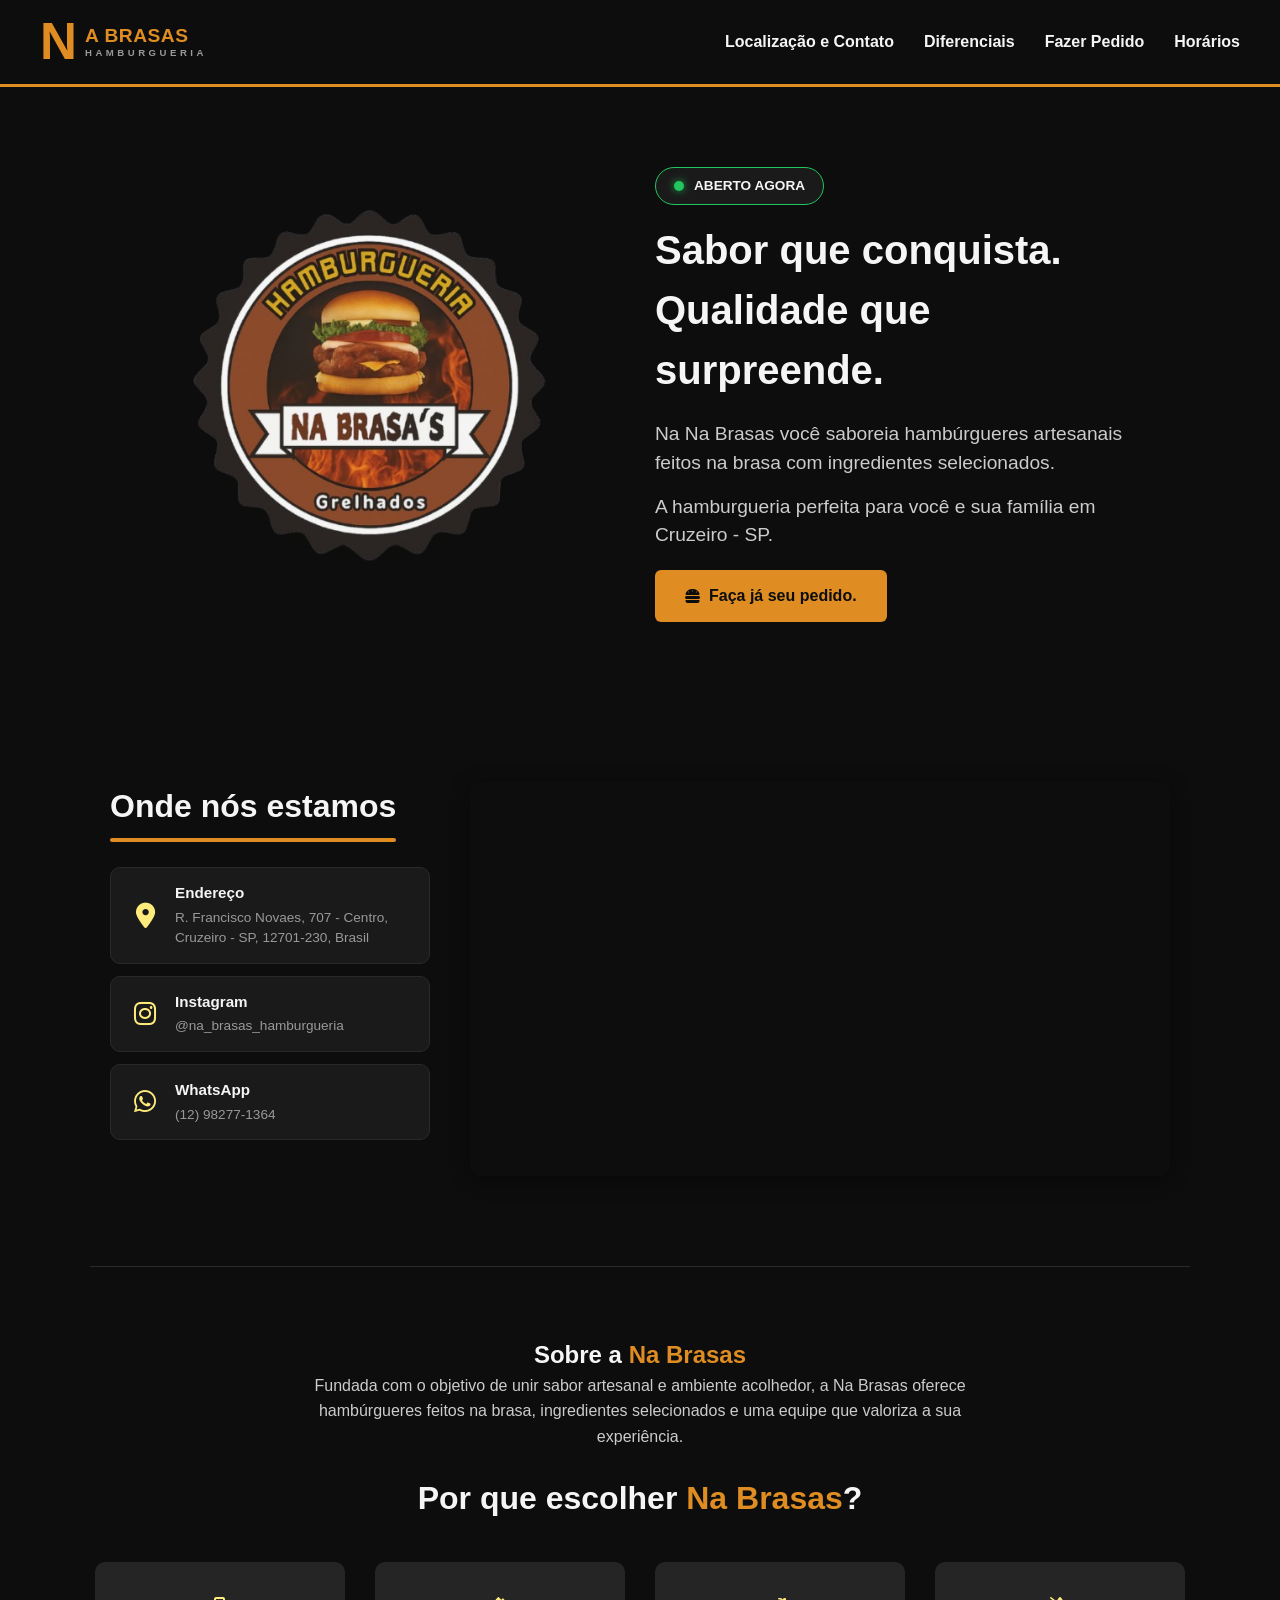
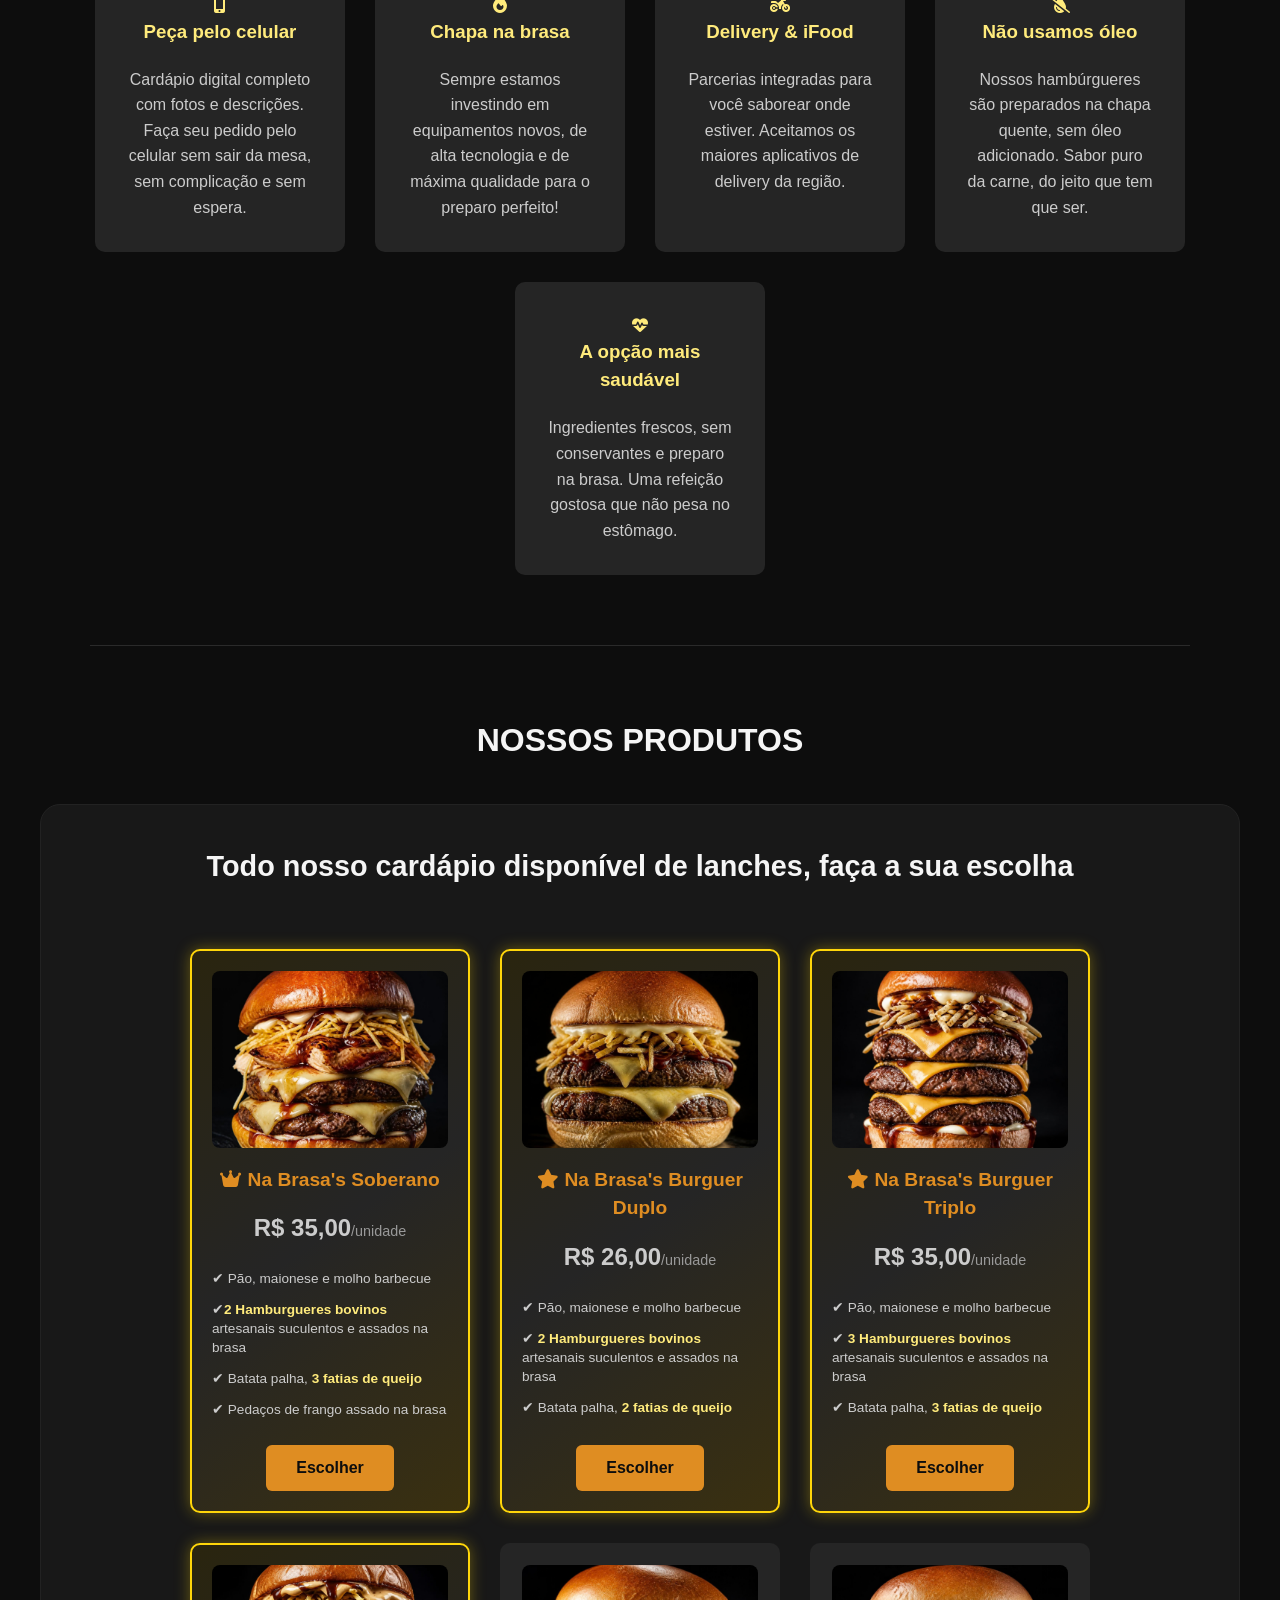
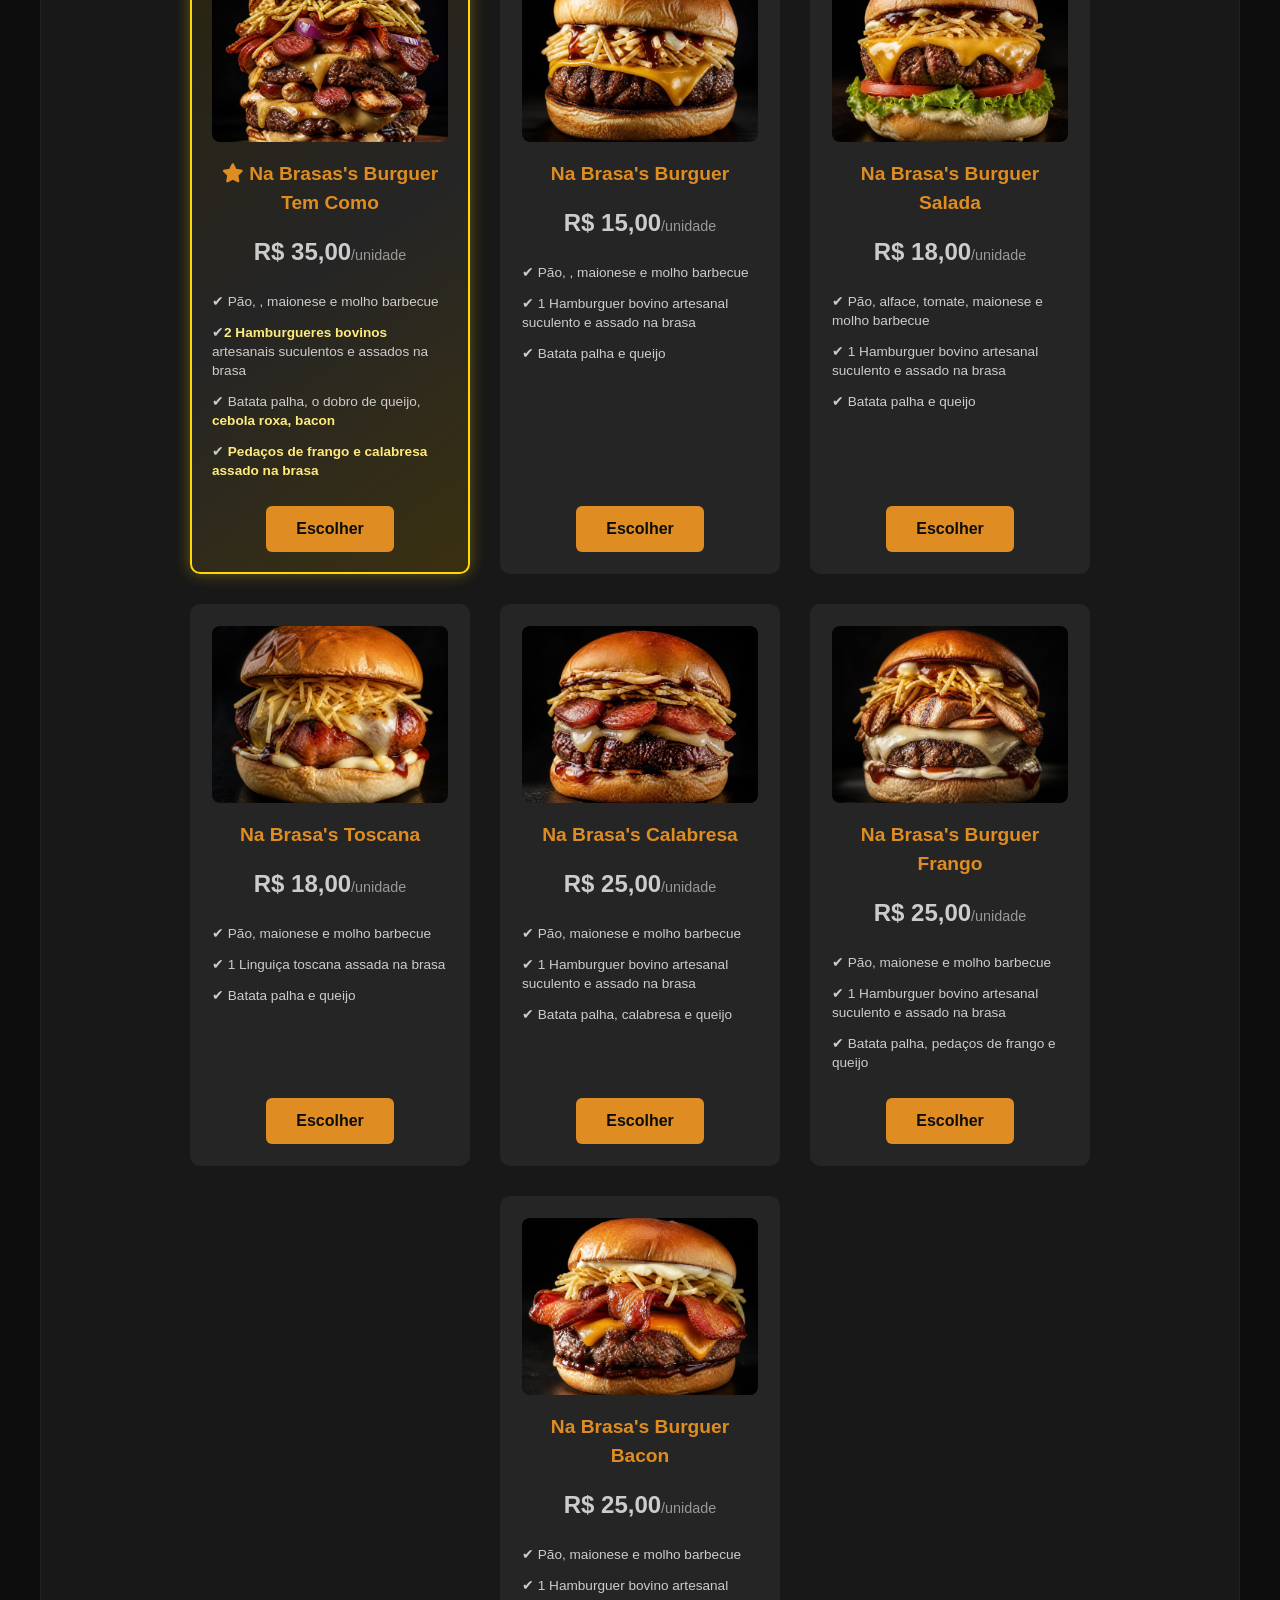
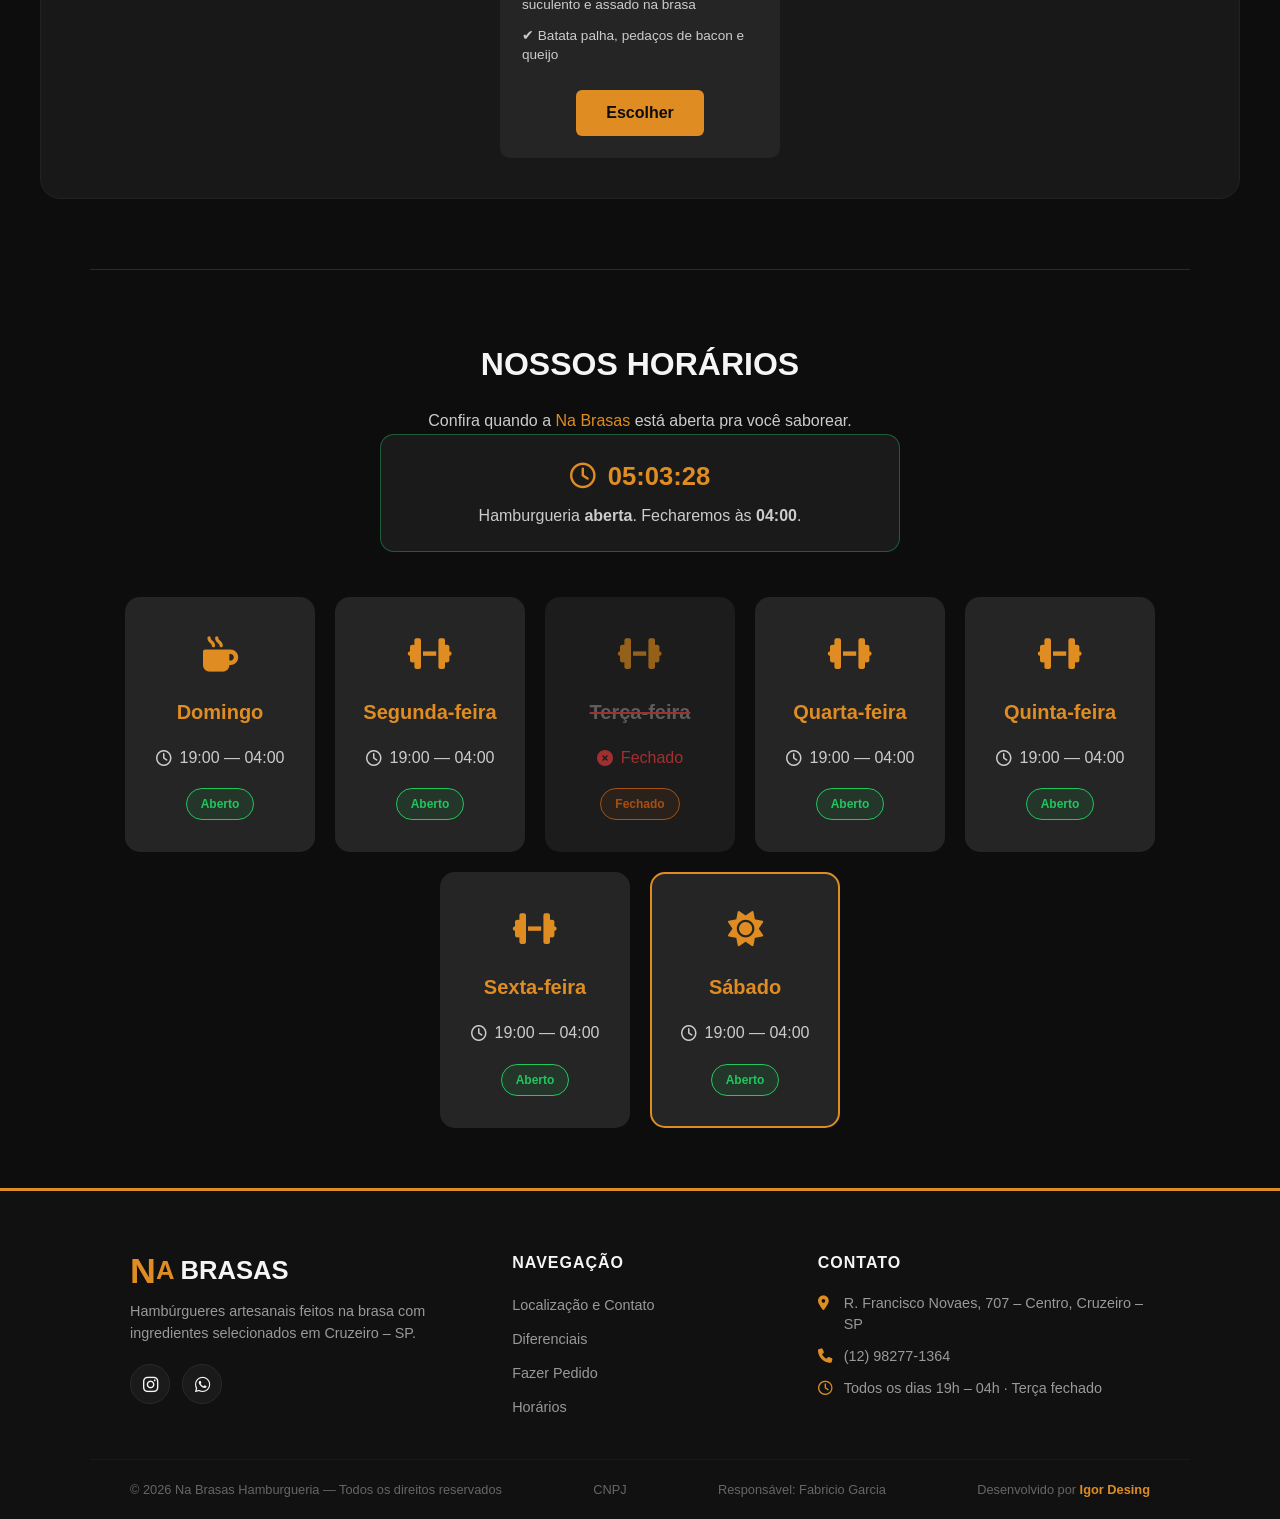
==== index.html @ 5b9534d5 "corrigido localização errada do pedidos" ====
<!DOCTYPE html>
<html lang="pt-br">
<head>
    <meta charset="UTF-8">
    <meta name="viewport" content="width=device-width, initial-scale=1.0">
    <title>Na Brasas Hamburgueria - Os melhores hambúrgueres artesanais</title>
    <link rel="stylesheet" href="estilos/style.css">
    <link rel="stylesheet" href="https://cdnjs.cloudflare.com/ajax/libs/font-awesome/6.5.0/css/all.min.css">

    <!-- ===================== META TAGS (preview do link) ===================== -->
    <meta property="og:type" content="website">
    <meta property="og:url" content="https://misterigorgarcia.github.io/Site-Hamburgueria-Na-Brasas/">
    <meta property="og:title" content="Na Brasas Hamburgueria – Sabor, Qualidade e Tradição">
    <meta property="og:description" content="Venha saborear na Na Brasas em Cruzeiro - SP. Hambúrgueres artesanais na brasa, ingredientes selecionados e um ambiente acolhedor. Peça já o seu!">
    <meta property="og:image" content="https://misterigorgarcia.github.io/Site-Hamburgueria-Na-Brasas/imagens/preview.jpg">
    <meta property="og:image:width" content="1200">
    <meta property="og:image:height" content="630">
    <meta property="og:locale" content="pt_BR">
    <meta property="og:site_name" content="Na Brasas Hamburgueria">

    <meta name="twitter:card" content="summary_large_image">
    <meta name="twitter:title" content="Na Brasas Hamburgueria – Sabor, Qualidade e Tradição">
    <meta name="twitter:description" content="Venha saborear na Na Brasas em Cruzeiro - SP. Hambúrgueres artesanais na brasa, ingredientes selecionados e um ambiente acolhedor.">
    <meta name="twitter:image" content="https://misterigorgarcia.github.io/Site-Hamburgueria-Na-Brasas/imagens/preview.jpg">

    <!-- ===================== VERCEL ANALYTICS ===================== -->
    <script defer src="/_vercel/insights/script.js"></script>

</head>

<body>

<!-- ===================== CABEÇALHO ===================== -->
<header id="cabecalho">
    <h1>
        <span class="spann">N</span>
        <span class="span-texto">
            <span class="spannabrasa">A BRASAS</span>
            <span class="spanhamburgueria">HAMBURGUERIA</span>
        </span>
    </h1>
    <!-- Botão hambúrguer (só aparece no celular) -->
    <button id="btn-menu" class="btn-menu" aria-label="Abrir menu" aria-expanded="false">
        <span class="linha"></span>
        <span class="linha"></span>
        <span class="linha"></span>
    </button>

    <nav id="menu-nav">
        <ul>
            <li><a href="#localizacao">Localização e Contato</a></li>
            <li><a href="#sobre">Diferenciais</a></li>
            <li><a href="pedidos.html"><strong>Fazer Pedido</strong></a></li>
            <li><a href="#horario">Horários</a></li>
        </ul>
    </nav>
</header>

<!-- ===================== SEÇÃO HERO ===================== -->
<section class="hero">
    <div class="hero-imagem">
        <img src="imagens/logo3d.png" alt="Hambúrguer artesanal na Na Brasas">
    </div>

    <div class="hero-texto">
        <div id="statusatualhtml" class="status-atual">
            <span class="bolinha"></span>
            <span id="texto-bolinha">ABERTO AGORA</span>
        </div>

        <h2>Sabor que conquista. <br>Qualidade que surpreende.</h2>

        <p>Na Na Brasas você saboreia hambúrgueres artesanais feitos na brasa com ingredientes selecionados.</p>
        <p>A hamburgueria perfeita para você e sua família em Cruzeiro - SP.</p>

        <div class="hero-botoes">
            <!-- Botão alterado para redirecionar à pagina de pedidos -->
            <a href="pedidos/pedidos.html" class="btn-amarelo" style="text-decoration: none;">
                <i class="fa-solid fa-burger"></i> Faça já seu pedido.
            </a>
        </div>
    </div>
</section>

<!-- ===================== LOCALIZAÇÃO ===================== -->
<section id="localizacao" class="secao">
    <div class="mapa-texto">
        <h2>Onde nós estamos</h2>
        <ul class="info-localizacao">
            <!-- Endereço -->
            <li>
                <a href="https://maps.app.goo.gl/d9MNwW3r5uzqbFXu7"
                   target="_blank" rel="noopener" class="bloco-info">
                    <i class="fa-solid fa-location-dot"></i>
                    <div>
                        <strong>Endereço</strong>
                        <span>R. Francisco Novaes, 707 - Centro, Cruzeiro - SP, 12701-230, Brasil</span>
                    </div>
                </a>
            </li>
            <!-- Instagram -->
            <li>
                <a href="https://instagram.com/na_brasas_hamburgueria" target="_blank" rel="noopener"
                   class="bloco-info bloco-instagram">
                    <i class="fa-brands fa-instagram"></i>
                    <div>
                        <strong>Instagram</strong>
                        <span>@na_brasas_hamburgueria</span>
                    </div>
                </a>
            </li>
            <!-- WhatsApp -->
            <li>
                <a href="https://wa.me/5512982771364" target="_blank" rel="noopener"
                   class="bloco-info bloco-whatsapp">
                    <i class="fa-brands fa-whatsapp"></i>
                    <div>
                        <strong>WhatsApp</strong>
                        <span>(12) 98277-1364</span>
                    </div>
                </a>
            </li>
        </ul>
    </div>
    <div class="mapa-container">
        <iframe src="https://www.google.com/maps/embed?pb=!1m18!1m12!1m3!1d1842.0521896183616!2d-44.96305480000002!3d-22.575199100000006!2m3!1f0!2f0!3f0!3m2!1i1024!2i768!4f13.1!3m3!1m2!1s0x9df5d531af7293%3A0x89faf7f2989c675d!2sR.%20Francisco%20Novaes%2C%20707%20-%20Centro%2C%20Cruzeiro%20-%20SP%2C%2012701-220!5e0!3m2!1spt-BR!2sbr!4v1790547511075!5m2!1spt-BR!2sbr"
                width="600" height="450" style="border:0;" allowfullscreen="" loading="lazy"
                referrerpolicy="strict-origin-when-cross-origin"></iframe>
    </div>
</section>

<hr class="separador">

<!-- ===================== SEÇÃO SOBRE ===================== -->
<section id="sobre" class="secao">
    <h1>Sobre a <span class="destaque">Na Brasas</span></h1>
    <p>
        Fundada com o objetivo de unir sabor artesanal e ambiente acolhedor, a Na Brasas
        oferece hambúrgueres feitos na brasa, ingredientes selecionados e uma equipe que valoriza a sua experiência.
    </p>
    <br>
    <h2 class="titulo-espacado">Por que escolher <span class="destaque">Na Brasas</span>?</h2>
    <div class="card-sobre-grupo">
        <div class="card-sobre">
            <div class="card-icone"><i class="fas fa-mobile-alt"></i></div>
            <h3>Peça pelo celular</h3>
            <hr class="separador">
            <p>Cardápio digital completo com fotos e descrições. Faça seu pedido pelo celular sem sair da mesa, sem complicação e sem espera.</p>
        </div>
        <div class="card-sobre">
            <div class="card-icone"><i class="fa-solid fa-fire"></i></div>
            <h3>Chapa na brasa</h3>
            <hr class="separador">
            <p>Sempre estamos investindo em equipamentos novos, de alta tecnologia e de máxima qualidade para o preparo perfeito!</p>
        </div>
        <div class="card-sobre">
            <div class="card-icone"><i class="fas fa-motorcycle"></i></div>
            <h3>Delivery &amp; iFood</h3>
            <hr class="separador">
            <p>Parcerias integradas para você saborear onde estiver. Aceitamos os maiores aplicativos de delivery da região.</p>
        </div>
        <div class="card-sobre">
            <div class="card-icone"><i class="fa-solid fa-droplet-slash"></i></div>
            <h3>Não usamos óleo</h3>
            <hr class="separador">
            <p>Nossos hambúrgueres são preparados na chapa quente, sem óleo adicionado. Sabor puro da carne, do jeito que tem que ser.</p>
        </div>

        <div class="card-sobre">
            <div class="card-icone"><i class="fa-solid fa-heart-pulse"></i></div>
            <h3>A opção mais saudável</h3>
            <hr class="separador">
            <p>Ingredientes frescos, sem conservantes e preparo na brasa. Uma refeição gostosa que não pesa no estômago.</p>
        </div>
    </div>
</section>

<hr class="separador">

<!-- ===================== SEÇÃO COMBOS ===================== -->
<section id="planos" class="secao">
    <h2>NOSSOS PRODUTOS</h2>
    <!-- ---- Lanches ---- -->
    <div class="cards-planos">
        <h3 class="titulo-grupo-planos">Todo nosso cardápio disponível de lanches, faça a sua escolha</h3>
        <div class="card-premium">
            <img src="imagens/lanches/3.png" alt="Hambúrguer Clássico" class="card-imagem">
            <h3><i class="fa-solid fa-crown"></i> Na Brasa's Soberano</h3>
            <p class="preco">R$ 35,00<span>/unidade</span></p>
            <ul>
                <li>✔ Pão, maionese e molho barbecue</li>
                <li>✔<span class="destaqueproduto">2 Hamburgueres bovinos</span> artesanais suculentos e assados na brasa</li>
                <li>✔ Batata palha, <span class="destaqueproduto">3 fatias de queijo</span></li>
                <li>✔ Pedaços de frango assado na brasa</li>
            </ul>
            <!-- Botão alterado para redirecionar à pagina de pedidos -->
            <button class="btn-amarelo" onclick="window.location.href='pedidos.html'">Escolher</button>
        </div>
        <div class="card-premium">
            <img src="imagens/lanches/1.png" alt="Hambúrguer Clássico" class="card-imagem">
            <h3><i class="fa-solid fa-star"></i> Na Brasa's Burguer Duplo</h3>
            <p class="preco">R$ 26,00<span>/unidade</span></p>
            <ul>
                <li>✔ Pão, maionese e molho barbecue</li>
                <li>✔ <span class="destaqueproduto">2 Hamburgueres bovinos</span> artesanais suculentos e assados na brasa</li>
                <li>✔ Batata palha, <span class="destaqueproduto">2 fatias de queijo</span></li>
            </ul>
            <button class="btn-amarelo" onclick="window.location.href='pedidos.html'">Escolher</button>
        </div>
        <div class="card-premium">
            <img src="imagens/lanches/2.png" alt="Hambúrguer Clássico" class="card-imagem">
            <h3><i class="fa-solid fa-star"></i> Na Brasa's Burguer Triplo</h3>
            <p class="preco">R$ 35,00<span>/unidade</span></p>
            <ul>
                <li>✔ Pão, maionese e molho barbecue</li>
                <li>✔ <span class="destaqueproduto">3 Hamburgueres bovinos</span> artesanais suculentos e assados na brasa</li>
                <li>✔ Batata palha, <span class="destaqueproduto">3 fatias de queijo</span></li>
            </ul>
            <button class="btn-amarelo" onclick="window.location.href='pedidos.html'">Escolher</button>
        </div>
        <div class="card-premium">
            <img src="imagens/lanches/4.png" alt="Hambúrguer Clássico" class="card-imagem">
            <h3><i class="fa-solid fa-star"></i> Na Brasas's Burguer Tem Como</h3>
            <p class="preco">R$ 35,00<span>/unidade</span></p>
            <ul>
                <li>✔ Pão, , maionese e molho barbecue</li>
                <li>✔<span class="destaqueproduto">2 Hamburgueres bovinos</span> artesanais suculentos e assados na brasa</li>
                <li>✔ Batata palha, o dobro de queijo, <span class="destaqueproduto">cebola roxa, bacon</span></li>
                <li>✔ <span class="destaqueproduto">Pedaços de frango e calabresa assado na brasa</span></li>
            </ul>
            <button class="btn-amarelo" onclick="window.location.href='pedidos.html'">Escolher</button>
        </div>
        <div class="card">
            <img src="imagens/lanches/burguersimples.png" alt="Hambúrguer Clássico" class="card-imagem">
            <h3>Na Brasa's Burguer</h3>
            <p class="preco">R$ 15,00<span>/unidade</span></p>
            <ul>
                <li>✔ Pão, , maionese e molho barbecue</li>
                <li>✔ 1 Hamburguer bovino artesanal suculento e assado na brasa</li>
                <li>✔ Batata palha e queijo</li>
            </ul>
            <button class="btn-amarelo" onclick="window.location.href='pedidos.html'">Escolher</button>
        </div>
        <div class="card">
            <img src="imagens/lanches/burguersalada.png" alt="Hambúrguer Clássico" class="card-imagem">
            <h3>Na Brasa's Burguer Salada</h3>
            <p class="preco">R$ 18,00<span>/unidade</span></p>
            <ul>
                <li>✔ Pão, alface, tomate, maionese e molho barbecue</li>
                <li>✔ 1 Hamburguer bovino artesanal suculento e assado na brasa</li>
                <li>✔ Batata palha e queijo</li>           
            </ul>
            <button class="btn-amarelo" onclick="window.location.href='pedidos.html'">Escolher</button>
        </div>
        <div class="card">
            <img src="imagens/lanches/burguertoscana.png" alt="Hambúrguer Clássico" class="card-imagem">
            <h3>Na Brasa's Toscana</h3>
            <p class="preco">R$ 18,00<span>/unidade</span></p>
            <ul>
                <li>✔ Pão, maionese e molho barbecue</li>
                <li>✔ 1 Linguiça toscana assada na brasa</li>
                <li>✔ Batata palha e queijo</li>           
            </ul>
            <button class="btn-amarelo" onclick="window.location.href='pedidos.html'">Escolher</button>
        </div>
        <div class="card">
            <img src="imagens/lanches/burguercalabresa.png" alt="Hambúrguer Clássico" class="card-imagem">
            <h3>Na Brasa's Calabresa</h3>
            <p class="preco">R$ 25,00<span>/unidade</span></p>
            <ul>
                <li>✔ Pão, maionese e molho barbecue</li>
                <li>✔ 1 Hamburguer bovino artesanal suculento e assado na brasa</li>
                <li>✔ Batata palha, calabresa e queijo</li>           
            </ul>
            <button class="btn-amarelo" onclick="window.location.href='pedidos.html'">Escolher</button>
        </div>
        <div class="card">
            <img src="imagens/lanches/burguerfrango.png" alt="Hambúrguer Clássico" class="card-imagem">
            <h3>Na Brasa's Burguer Frango</h3>
            <p class="preco">R$ 25,00<span>/unidade</span></p>
            <ul>
                <li>✔ Pão, maionese e molho barbecue</li>
                <li>✔ 1 Hamburguer bovino artesanal suculento e assado na brasa</li>
                <li>✔ Batata palha, pedaços de frango e queijo</li>           
            </ul>
            <button class="btn-amarelo" onclick="window.location.href='pedidos.html'">Escolher</button>
        </div>
        <div class="card">
            <img src="imagens/lanches/burguerbacon.png" alt="Hambúrguer Clássico" class="card-imagem">
            <h3>Na Brasa's Burguer Bacon</h3>
            <p class="preco">R$ 25,00<span>/unidade</span></p>
            <ul>
                <li>✔ Pão, maionese e molho barbecue</li>
                <li>✔ 1 Hamburguer bovino artesanal suculento e assado na brasa</li>
                <li>✔ Batata palha, pedaços de bacon e queijo</li>           
            </ul>
            <button class="btn-amarelo" onclick="window.location.href='pedidos.html'">Escolher</button>
        </div>
    </div>
</section>

<hr class="separador">

<!-- ===================== SEÇÃO HORÁRIOS ===================== -->
<section id="horario" class="secao">
    <h2>NOSSOS HORÁRIOS</h2>
    <p class="subtitulo-horario">Confira quando a <span class="destaque">Na Brasas</span> está aberta pra você saborear.</p>

    <!-- ---------- Card do cronômetro (dinâmico via JS) ---------- -->
    <div class="horario-status-card" id="horario-status-card">
        <div class="horario-cronometro">
            <i class="fa-regular fa-clock"></i>
            <span id="cronometro">00:00:00</span>
        </div>
        <p id="cronometro-texto">Carregando...</p>
    </div>

    <div class="cards-horario" id="cards-horario"></div>
</section>

<!-- ===================== RODAPÉ ===================== -->
<footer id="contato" class="secao-escura">
    <div class="footer-conteudo">

        <!-- Coluna 1: marca + descrição + redes -->
        <div class="footer-coluna">
            <h3 class="footer-logo">
                <span class="spanm">N</span>A <span class="spanfit">BRASAS</span>
            </h3>
            <p class="footer-descricao">
                Hambúrgueres artesanais feitos na brasa com ingredientes selecionados
                em Cruzeiro – SP.
            </p>

            <div class="footer-redes">
                <a href="https://instagram.com/na_brasas_hamburgueria" target="_blank" rel="noopener" aria-label="Instagram">
                    <i class="fa-brands fa-instagram"></i>
                </a>
                <a href="https://wa.me/5512982771364" target="_blank" rel="noopener" aria-label="WhatsApp">
                    <i class="fa-brands fa-whatsapp"></i>
                </a>
            </div>
        </div>

        <!-- Coluna 2: links rápidos -->
        <div class="footer-coluna">
            <h4>Navegação</h4>
            <ul>
                <li><a href="#localizacao">Localização e Contato</a></li>
                <li><a href="#sobre">Diferenciais</a></li>
                <li><a href="pedidos.html">Fazer Pedido</a></li>
                <li><a href="#horario">Horários</a></li>
            </ul>
        </div>

        <!-- Coluna 3: contato -->
        <div class="footer-coluna">
            <h4>Contato</h4>
            <ul class="footer-contato">
                <li>
                    <i class="fa-solid fa-location-dot"></i>
                    R. Francisco Novaes, 707 – Centro, Cruzeiro – SP
                </li>
                <li>
                    <i class="fa-solid fa-phone"></i>
                    (12) 98277-1364
                </li>
                <li>
                    <i class="fa-regular fa-clock"></i>
                    Todos os dias 19h – 04h · Terça fechado
                </li>
            </ul>
        </div>
    </div>

    <!-- Faixa inferior: copyright -->
    <div class="footer-base">
        <p>&copy; 2026 Na Brasas Hamburgueria — Todos os direitos reservados</p>
        <p>CNPJ </p>
        <p>Responsável: Fabricio Garcia</p>
        <p class="footer-creditos">
            Desenvolvido por <a href="https://github.com/MisterIgorGarcia" target="_blank" rel="noopener">Igor Desing</a>
        </p>
    </div>
</footer>

<!-- Botão flutuante: voltar ao topo -->
<button id="btn-topo" aria-label="Voltar ao topo">
    <i class="fa-solid fa-arrow-up"></i>
</button>

<!-- O index.js agora cuida apenas das funções visuais (menu, horários, botão topo) -->
<script src="script/index.js"></script>
</body>
</html>
---- estilos/style.css ----
/* ===================== 1. VARIÁVEIS DE COR E FONTES ===================== */
:root {
    --cor-primaria: #0d0d0d;
    --cor-secundaria: #df8d22;
    --cor-tercearia: #ffeb7c;
    --cor-texto-claro: #f5f5f5;
    --cor-card-fundo: rgb(24, 24, 24);
    --cor-card: #252525;
    --cor-texto-mutado: #cccccc;
}

/* ===================== 2. RESET E BASE ===================== */
* {
    margin: 0;
    padding: 0;
    box-sizing: border-box;
    font-family: Arial, Helvetica, sans-serif;
}

body {
    background-color: var(--cor-primaria);
    color: var(--cor-texto-claro);
    line-height: 1.5;
    overflow-x: hidden;
}

img, iframe { max-width: 100%; }
a { text-decoration: none; color: inherit; }

/* ===================== 3. TIPOGRAFIA E UTILITÁRIOS ===================== */
.secao { padding: 60px 40px; text-align: center; }
.secao h2 { font-size: 2rem; margin-bottom: 20px; }
.secao p { max-width: 700px; margin: 0 auto; color: var(--cor-texto-mutado); line-height: 1.6; }
.destaque { color: var(--cor-secundaria); }
.separador { border: none; height: 1px; background-color: rgba(255, 255, 255, 0.123); max-width: 1100px; margin: 10px auto; }
.secao-escura { background-color: #111111; }

/* ===================== 4. BOTÕES ===================== */
.btn-amarelo {
    background-color: var(--cor-secundaria);
    color: var(--cor-primaria);
    border: none;
    padding: 14px 30px;
    font-weight: bold;
    font-size: 1rem;
    border-radius: 6px;
    cursor: pointer;
    transition: transform 0.2s, background-color 0.2s;
    display: inline-flex;
    align-items: center;
    justify-content: center;
    gap: 8px;
    text-align: center;
}
.btn-amarelo:hover { background-color: #ffe066; transform: scale(1.05); }

/* ===================== 5. CABEÇALHO ===================== */
#cabecalho {
    display: flex;
    justify-content: space-between;
    align-items: center;
    padding: 20px 40px;
    background-color: var(--cor-primaria);
    border-bottom: 3px solid var(--cor-secundaria);
}
#cabecalho h1 { display: flex; align-items: center; gap: 8px; line-height: 1; }
#cabecalho h1 .spann { color: var(--cor-secundaria); font-size: 3.2rem; font-weight: 900; line-height: 0.85; }
#cabecalho h1 .span-texto { display: flex; flex-direction: column; justify-content: center; gap: 2px; }
#cabecalho h1 .spannabrasa { color: var(--cor-secundaria); font-size: 1.2rem; font-weight: 900; letter-spacing: 0.5px; line-height: 1; }
#cabecalho h1 .spanhamburgueria { color: #999999; font-size: 0.6rem; font-weight: 600; letter-spacing: 3.5px; text-transform: uppercase; line-height: 1; }
#cabecalho nav ul { list-style: none; display: flex; gap: 30px; }
#cabecalho nav a { color: var(--cor-texto-claro); font-weight: bold; transition: color 0.3s; }
#cabecalho nav a:hover { color: var(--cor-secundaria); }

/* Menu Mobile (Hambúrguer) */
.btn-menu { display: none; flex-direction: column; justify-content: space-between; width: 32px; height: 24px; background: transparent; border: none; cursor: pointer; z-index: 1001; }
.btn-menu .linha { display: block; height: 3px; width: 100%; background-color: var(--cor-secundaria); border-radius: 3px; transition: transform 0.3s, opacity 0.3s; }
.btn-menu.ativo .linha:nth-child(1) { transform: translateY(10px) rotate(45deg); }
.btn-menu.ativo .linha:nth-child(2) { opacity: 0; }
.btn-menu.ativo .linha:nth-child(3) { transform: translateY(-10px) rotate(-45deg); }

/* ===================== 6. HERO SECTION ===================== */
.hero { display: flex; align-items: center; justify-content: center; gap: 30px; padding: 80px 20px; background-color: var(--cor-primaria); text-align: left; max-width: 1100px; margin: 0 auto; flex-wrap: wrap; }
.hero-texto { flex: 1; max-width: 550px; }
.hero-imagem { flex: 1; display: flex; justify-content: center; position: relative; perspective: 1000px; }
.hero-imagem::before { content: ""; position: absolute; top: 50%; left: 50%; transform: translate(-50%, -50%); width: min(280px, 70vw); height: min(280px, 70vw); background: radial-gradient(circle, rgba(255, 214, 10, 0.55) 0%, rgba(255, 214, 10, 0.25) 35%, transparent 70%); border-radius: 50%; z-index: 0; filter: blur(20px); }
.hero-imagem img { width: 100%; max-width: 420px; height: auto; display: block; animation: flutuar-girar 8s ease-in-out infinite; transform-style: preserve-3d; position: relative; z-index: 1; }
@keyframes flutuar-girar { 0% { transform: translateY(0) rotateX(10deg) rotateY(0deg); } 50% { transform: translateY(-15px) rotateX(10deg) rotateY(180deg); } 100% { transform: translateY(0) rotateX(10deg) rotateY(360deg); } }
.hero h2 { font-size: 2.5rem; margin-bottom: 20px; }
.hero p { font-size: 1.2rem; margin-bottom: 15px; color: var(--cor-texto-mutado); }
.hero-botoes { display: flex; flex-wrap: wrap; gap: 15px; margin-top: 20px; }

/* Status Aberto/Fechado */
.status-atual { display: inline-flex; align-items: center; gap: 10px; background-color: #1a1a1a; color: var(--cor-texto-claro); font-weight: bold; font-size: 0.85rem; padding: 8px 18px; border-radius: 999px; border: 1px solid #22c55e; margin-bottom: 15px; }
.bolinha { display: inline-block; width: 10px; height: 10px; background-color: #22c55e; border-radius: 50%; }

/* ===================== 7. LOCALIZAÇÃO (MAPA) ===================== */
#localizacao { display: flex; align-items: flex-start; justify-content: center; gap: 40px; padding: 80px 20px; max-width: 1100px; margin: 0 auto; flex-wrap: wrap; }
.mapa-texto { flex: 1; min-width: 280px; max-width: 480px; text-align: left; }
.mapa-texto h2 { font-size: 2rem; margin-bottom: 25px; padding-bottom: 12px; position: relative; display: inline-block; }
.mapa-texto h2::after { content: ""; position: absolute; left: 0; bottom: 0; width: 100%; height: 4px; background-color: var(--cor-secundaria); border-radius: 2px; }
.info-localizacao { list-style: none; padding: 0; margin: 0; display: flex; flex-direction: column; gap: 12px; }
.bloco-info { display: flex; align-items: center; gap: 14px; background-color: #1a1a1a; border-radius: 10px; padding: 14px 18px; border: 1px solid #2a2a2a; text-decoration: none; color: var(--cor-texto-claro); transition: border-color 0.3s, transform 0.3s; }
.bloco-info:hover { border-color: var(--cor-tercearia); transform: translateX(5px); }
.bloco-info i { font-size: 1.6rem; color: var(--cor-tercearia); min-width: 32px; text-align: center; }
.bloco-info div { display: flex; flex-direction: column; align-items: flex-start; gap: 3px; }
.bloco-info strong { font-size: 0.95rem; }
.bloco-info span { font-size: 0.85rem; color: #999999; }
.mapa-container { flex: 1 1 500px; max-width: 700px; aspect-ratio: 16 / 9; border-radius: 10px; overflow: hidden; box-shadow: 0 4px 20px rgba(0, 0, 0, 0.4); }
.mapa-container iframe { width: 100%; height: 100%; border: 0; display: block; }

/* ===================== 8. CARDS (SOBRE E PRODUTOS) ===================== */
.card-sobre { color: var(--cor-tercearia); background-color: var(--cor-card); border: 2px solid transparent; border-radius: 10px; padding: 30px; width: 250px; transition: border-color 0.3s; display: flex; flex-direction: column; align-items: center; text-align: center; }
.card-sobre:hover { border-color: var(--cor-tercearia); }
.card-sobre-grupo { display: flex; flex-wrap: wrap; justify-content: center; gap: 30px; margin-top: 40px; }

.cards-planos { display: flex; flex-wrap: wrap; justify-content: center; gap: 30px; margin-top: 40px; background-color: var(--cor-card-fundo); border: 1px solid #222; border-radius: 20px; padding: 40px 30px; }
.cards-planos h1, .titulo-grupo-planos { flex-basis: 100%; text-align: center; font-size: 1.8rem; color: var(--cor-texto-claro); margin-bottom: 30px; }

.card, .card-premium { background-color: var(--cor-card); border: 2px solid transparent; border-radius: 10px; padding: 20px; width: 100%; max-width: 280px; transition: border-color 0.3s; display: flex; flex-direction: column; align-items: center; text-align: center; overflow: hidden; }
.card:hover, .card-premium:hover { border-color: var(--cor-secundaria); }
.card-premium { border-color: #ffd60a; background: linear-gradient(145deg, #2a250f, var(--cor-card), #3a3010); box-shadow: 0 0 15px rgba(255, 214, 10, 0.35); }
.card h3, .card-premium h3 { color: var(--cor-secundaria); margin-bottom: 15px; font-size: 1.2rem; }
.card .preco, .card-premium .preco { font-size: 1.5rem; font-weight: bold; margin-bottom: 15px; }
.card .preco span, .card-premium .preco span { font-size: 0.9rem; font-weight: normal; color: #999999; }
.card ul, .card-premium ul { list-style: none; margin-bottom: 20px; text-align: left; width: 100%; flex-grow: 1; }
.card ul li, .card-premium ul li { padding: 6px 0; color: #cccccc; font-size: 0.85rem; line-height: 1.4; }
.destaqueproduto { color: var(--cor-tercearia); font-weight: bold; }
.card-imagem { width: 100%; aspect-ratio: 4 / 3; object-fit: cover; border-radius: 8px; margin-bottom: 18px; display: block; background-color: #1a1a1a; transition: transform 0.4s ease; }
.card:hover .card-imagem, .card-premium:hover .card-imagem { transform: scale(1.05); }

/* ===================== 9. HORÁRIOS ===================== */
.cards-horario { display: flex; flex-wrap: wrap; justify-content: center; gap: 20px; margin-top: 20px; }
.card-horario { background-color: var(--cor-card); border: 2px solid transparent; border-radius: 15px; padding: 30px 25px; width: 190px; display: flex; flex-direction: column; align-items: center; text-align: center; transition: border-color 0.3s; }
.card-horario:hover, .card-horario.hoje { border-color: var(--cor-secundaria); }
.card-horario.fechado { opacity: 0.65; }
.card-horario.fechado h3 { color: #888888; text-decoration: line-through; text-decoration-color: #ef4444; }
.card-horario.fechado .horario-linha { color: #ef4444; }
.horario-icone { font-size: 2.2rem; color: var(--cor-secundaria); margin-bottom: 15px; }
.card-horario h3 { color: var(--cor-secundaria); font-size: 1.25rem; margin-bottom: 18px; }
.horario-linha { color: var(--cor-texto-claro); font-size: 1rem; margin-bottom: 6px; display: flex; align-items: center; gap: 8px; justify-content: center; }
.horario-tag { display: inline-block; margin-top: 18px; padding: 6px 14px; font-size: 0.75rem; font-weight: bold; border-radius: 999px; border: 1px solid; }
.horario-tag.aberto { color: #22c55e; border-color: #22c55e; background-color: rgba(34, 197, 94, 0.1); }
.horario-tag.folga { color: #f97316; border-color: #f97316; background-color: rgba(249, 115, 22, 0.1); }
.horario-status-card { background-color: #1a1a1a; border: 1px solid rgba(34, 197, 94, 0.4); border-radius: 14px; padding: 22px 26px; display: flex; flex-direction: column; align-items: center; gap: 8px; margin: 0 auto 45px; max-width: 520px; width: 100%; }
.horario-status-card.fechado { border-color: rgba(255, 214, 10, 0.4); }
.horario-cronometro { display: flex; align-items: center; gap: 12px; color: var(--cor-secundaria); font-size: 1.6rem; font-weight: bold; }

/* ===================== 10. RODAPÉ ===================== */
footer { background-color: #000; border-top: 3px solid var(--cor-secundaria); color: #999; padding: 0; }
.footer-conteudo { display: grid; grid-template-columns: 1.3fr 1fr 1.3fr; gap: 50px; max-width: 1100px; margin: 0 auto; padding: 60px 40px 40px; text-align: left; }
.footer-coluna h4 { color: var(--cor-texto-claro); font-size: 1rem; letter-spacing: 1px; text-transform: uppercase; margin-bottom: 18px; }
.footer-logo { color: var(--cor-secundaria); font-size: 1.6rem; margin-bottom: 12px; font-weight: 900; }
.footer-logo .spanfit { color: var(--cor-texto-claro); }
.footer-logo .spanm { font-size: 1.4em; line-height: 0.8; vertical-align: -0.1em; }
.footer-descricao { font-size: 0.9rem; color: #999; margin-bottom: 20px; }
.footer-redes { display: flex; gap: 12px; }
.footer-redes a { display: inline-flex; align-items: center; justify-content: center; width: 40px; height: 40px; background-color: #1a1a1a; border: 1px solid #2a2a2a; border-radius: 50%; color: var(--cor-texto-claro); font-size: 1.1rem; transition: border-color 0.3s, color 0.3s; }
.footer-redes a:hover { border-color: var(--cor-secundaria); color: var(--cor-secundaria); }
.footer-coluna ul { list-style: none; padding: 0; margin: 0; display: flex; flex-direction: column; gap: 10px; }
.footer-coluna ul a { color: #999; font-size: 0.9rem; transition: color 0.3s, padding-left 0.3s; }
.footer-coluna ul a:hover { color: var(--cor-secundaria); padding-left: 5px; }
.footer-contato li { display: flex; align-items: flex-start; gap: 10px; font-size: 0.9rem; line-height: 1.5; }
.footer-contato li i { color: var(--cor-secundaria); margin-top: 3px; min-width: 16px; }
.footer-base { border-top: 1px solid #1a1a1a; padding: 20px 40px; display: flex; flex-wrap: wrap; justify-content: space-between; gap: 10px; max-width: 1100px; margin: 0 auto; font-size: 0.8rem; color: #666; }
.footer-creditos a { color: var(--cor-secundaria); font-weight: bold; }

/* ===================== 11. BOTÃO VOLTAR AO TOPO ===================== */
#btn-topo { position: fixed; bottom: 25px; right: 25px; width: 46px; height: 46px; border-radius: 50%; border: none; background-color: var(--cor-secundaria); color: var(--cor-primaria); font-size: 1.1rem; cursor: pointer; display: flex; align-items: center; justify-content: center; opacity: 0; pointer-events: none; transition: opacity 0.3s, transform 0.3s; z-index: 999; box-shadow: 0 4px 12px rgba(0, 0, 0, 0.5); }
#btn-topo.visivel { opacity: 1; pointer-events: auto; }
#btn-topo:hover { transform: translateY(-4px); }

/* ===================== 12. RESPONSIVIDADE (MOBILE) ===================== */
@media (max-width: 900px) {
    .footer-conteudo { grid-template-columns: 1fr; text-align: center; gap: 35px; }
    .footer-redes, .footer-contato li { justify-content: center; }
    .footer-base { flex-direction: column; text-align: center; }
    .mapa-texto { text-align: center; margin: 0 auto; }
    #localizacao { flex-direction: column; align-items: center; }
}

@media (max-width: 768px) {
    #cabecalho { padding: 15px 20px; flex-direction: row; position: relative; }
    .btn-menu { display: flex; }
    #menu-nav { position: absolute; top: 100%; left: 0; width: 100%; background-color: var(--cor-primaria); border-bottom: 3px solid var(--cor-secundaria); max-height: 0; overflow: hidden; transition: max-height 0.3s ease; z-index: 1000; }
    #menu-nav.aberto { max-height: 400px; }
    #menu-nav ul { flex-direction: column; gap: 0; padding: 10px 0; }
    #menu-nav ul li { width: 100%; text-align: center; border-bottom: 1px solid #222; }
    #menu-nav ul li a { display: block; padding: 15px 20px; }
    
    .hero { flex-direction: column-reverse; padding: 40px 20px; text-align: center; }
    .hero-botoes .btn-amarelo { flex: 1 1 100%; }
    .secao { padding: 40px 20px; }
    .card, .card-premium, .card-sobre { width: 100%; max-width: 320px; }
    
    .cards-horario { flex-direction: column; gap: 8px; }
    .card-horario { width: 100%; max-width: 100%; padding: 12px 14px; flex-wrap: wrap; text-align: left; }
}
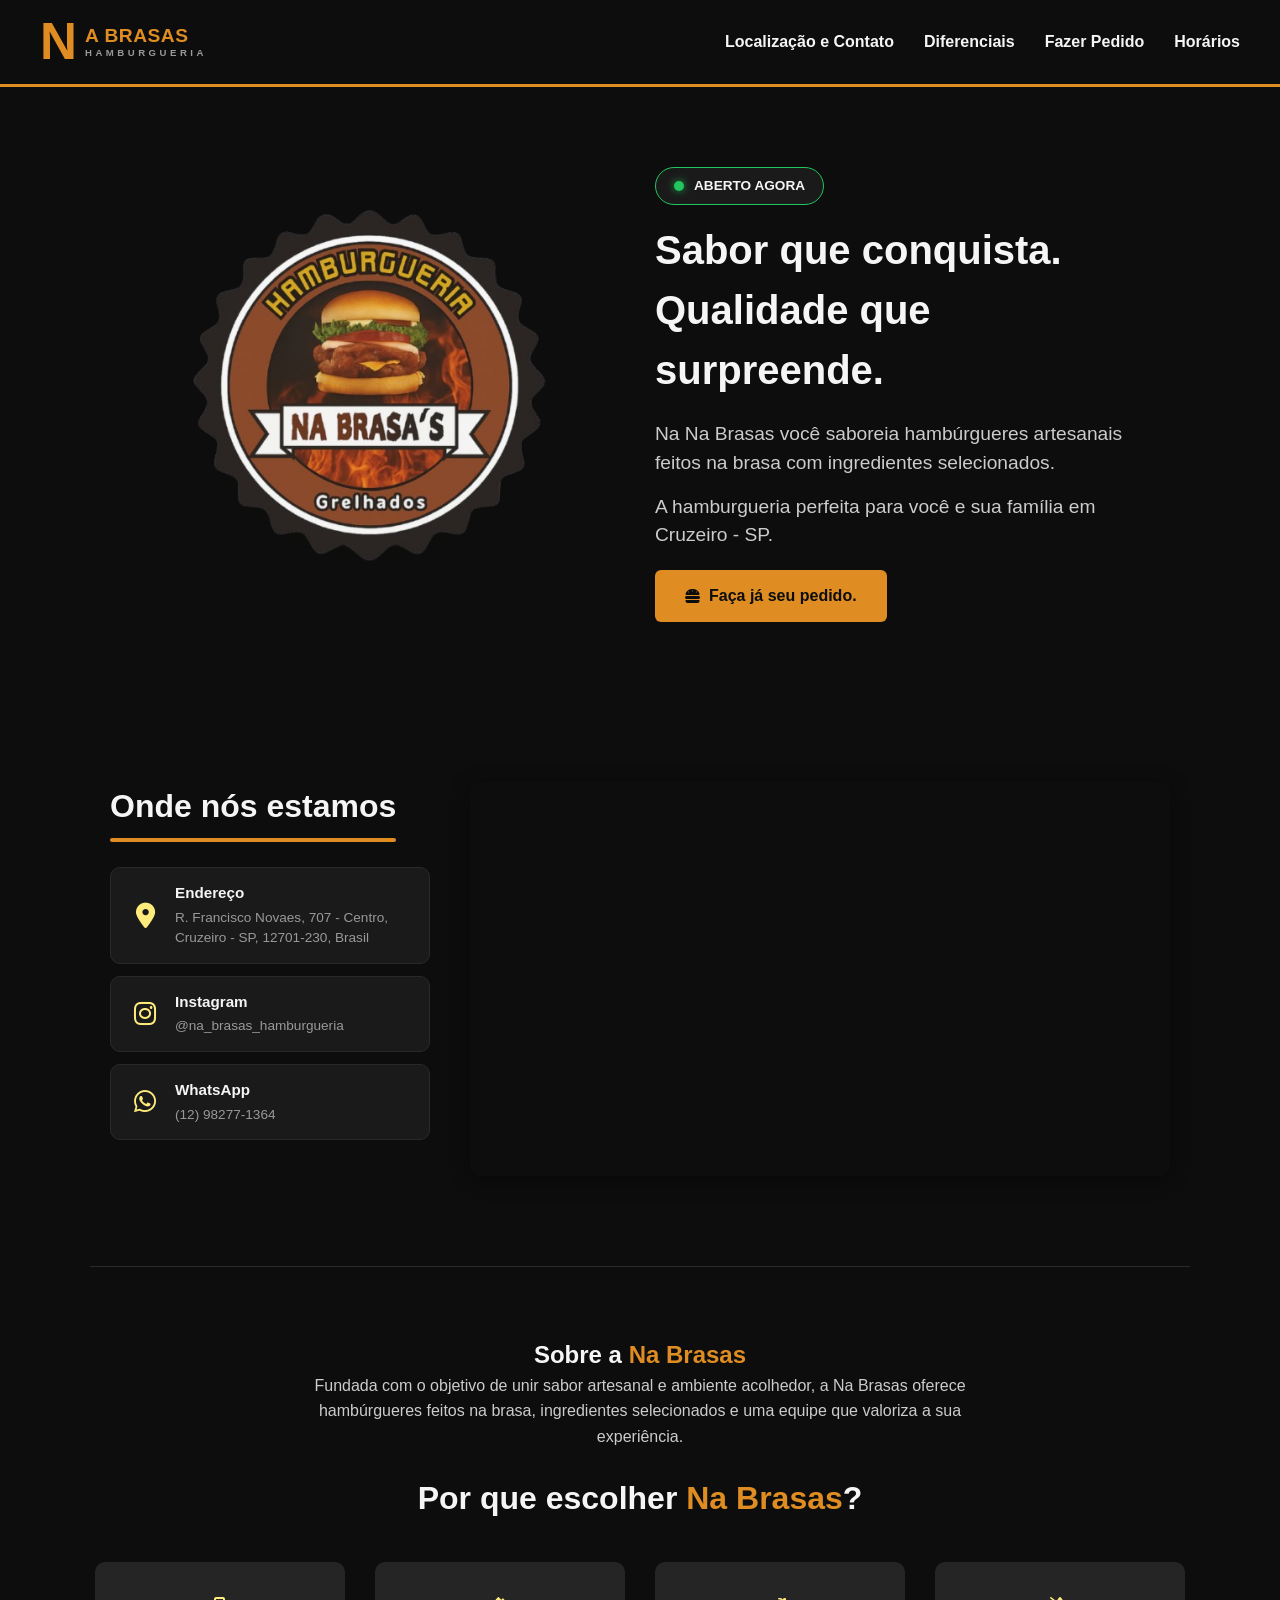
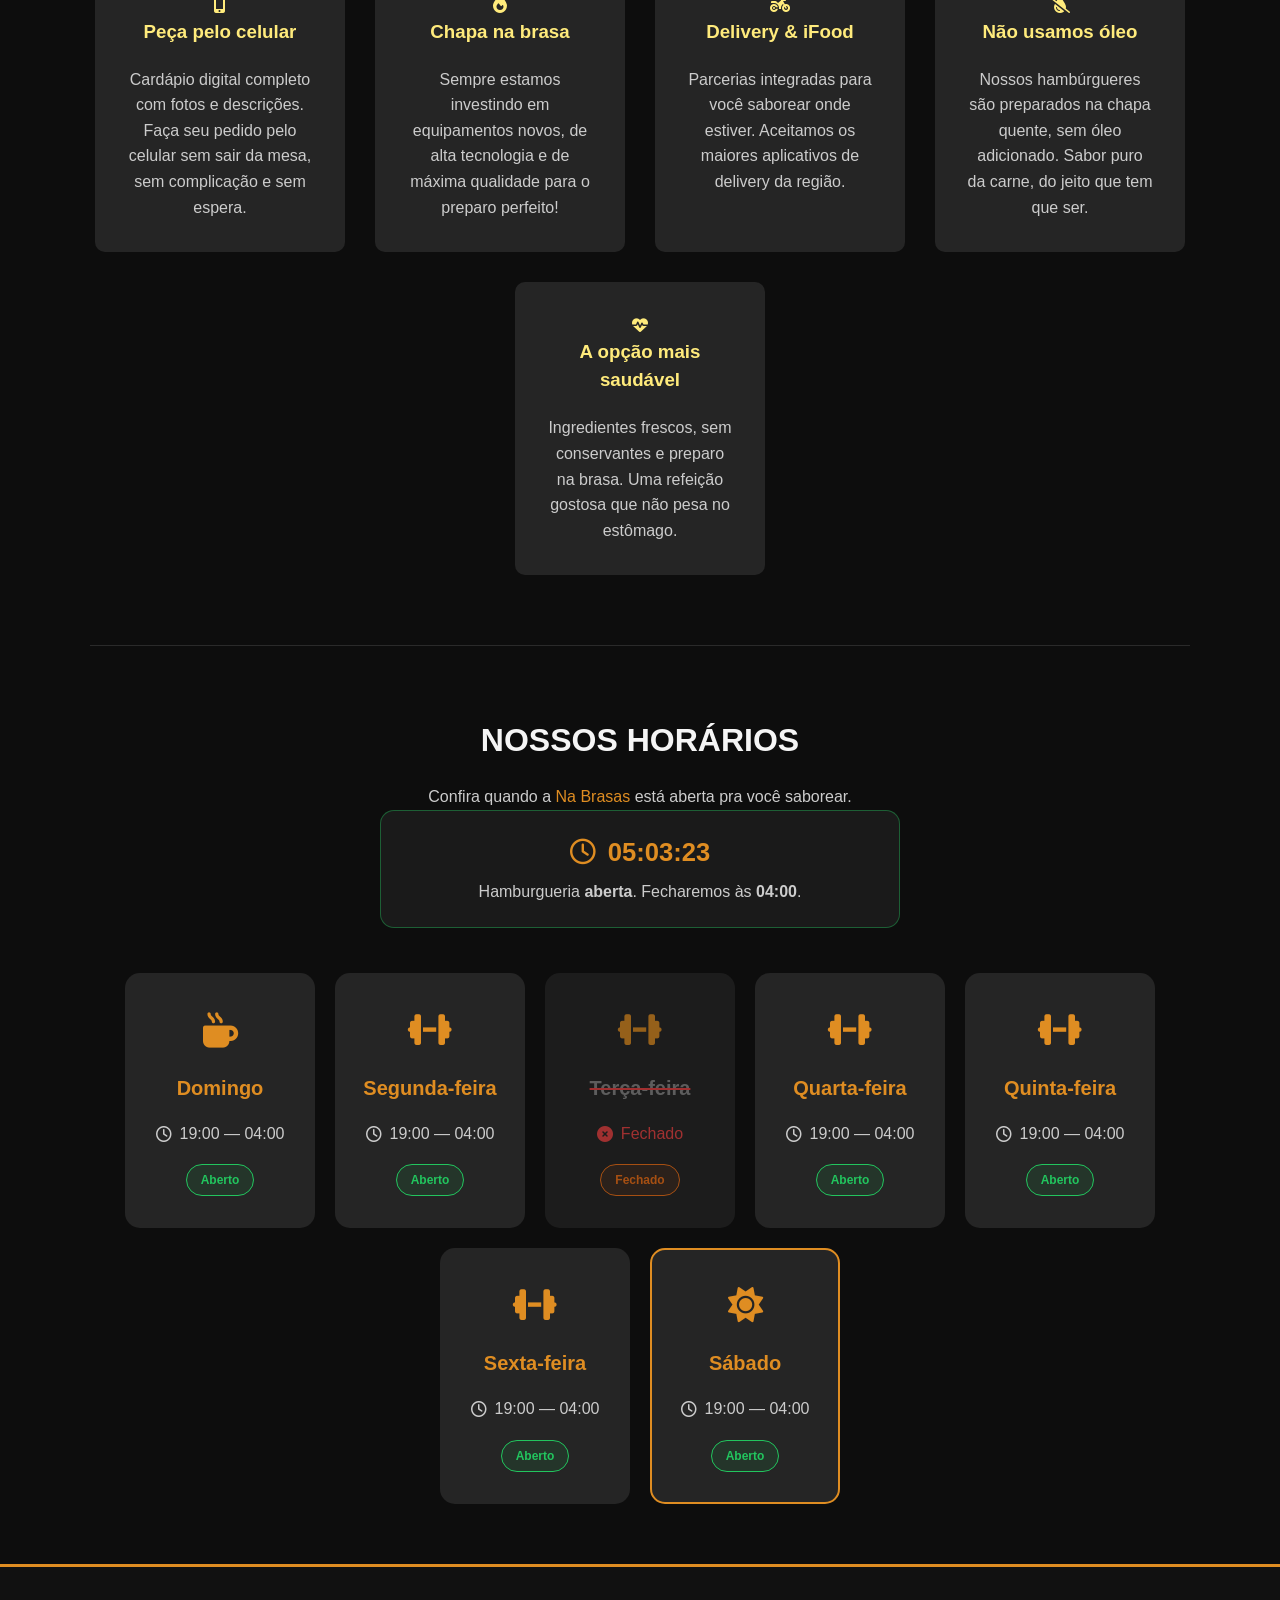
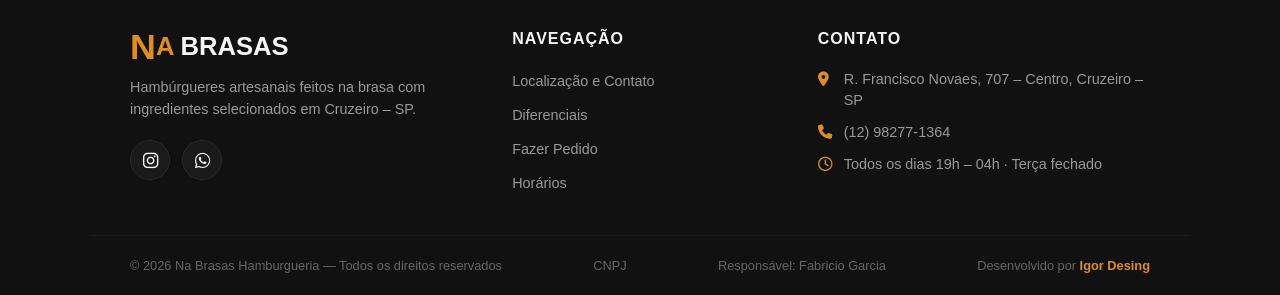
==== commit fbae41b8: "atualizado pagina" ====
--- a/index.html
+++ b/index.html
@@ -171,130 +171,6 @@
             <h3>A opção mais saudável</h3>
             <hr class="separador">
             <p>Ingredientes frescos, sem conservantes e preparo na brasa. Uma refeição gostosa que não pesa no estômago.</p>
-        </div>
-    </div>
-</section>
-
-<hr class="separador">
-
-<!-- ===================== SEÇÃO COMBOS ===================== -->
-<section id="planos" class="secao">
-    <h2>NOSSOS PRODUTOS</h2>
-    <!-- ---- Lanches ---- -->
-    <div class="cards-planos">
-        <h3 class="titulo-grupo-planos">Todo nosso cardápio disponível de lanches, faça a sua escolha</h3>
-        <div class="card-premium">
-            <img src="imagens/lanches/3.png" alt="Hambúrguer Clássico" class="card-imagem">
-            <h3><i class="fa-solid fa-crown"></i> Na Brasa's Soberano</h3>
-            <p class="preco">R$ 35,00<span>/unidade</span></p>
-            <ul>
-                <li>✔ Pão, maionese e molho barbecue</li>
-                <li>✔<span class="destaqueproduto">2 Hamburgueres bovinos</span> artesanais suculentos e assados na brasa</li>
-                <li>✔ Batata palha, <span class="destaqueproduto">3 fatias de queijo</span></li>
-                <li>✔ Pedaços de frango assado na brasa</li>
-            </ul>
-            <!-- Botão alterado para redirecionar à pagina de pedidos -->
-            <button class="btn-amarelo" onclick="window.location.href='pedidos.html'">Escolher</button>
-        </div>
-        <div class="card-premium">
-            <img src="imagens/lanches/1.png" alt="Hambúrguer Clássico" class="card-imagem">
-            <h3><i class="fa-solid fa-star"></i> Na Brasa's Burguer Duplo</h3>
-            <p class="preco">R$ 26,00<span>/unidade</span></p>
-            <ul>
-                <li>✔ Pão, maionese e molho barbecue</li>
-                <li>✔ <span class="destaqueproduto">2 Hamburgueres bovinos</span> artesanais suculentos e assados na brasa</li>
-                <li>✔ Batata palha, <span class="destaqueproduto">2 fatias de queijo</span></li>
-            </ul>
-            <button class="btn-amarelo" onclick="window.location.href='pedidos.html'">Escolher</button>
-        </div>
-        <div class="card-premium">
-            <img src="imagens/lanches/2.png" alt="Hambúrguer Clássico" class="card-imagem">
-            <h3><i class="fa-solid fa-star"></i> Na Brasa's Burguer Triplo</h3>
-            <p class="preco">R$ 35,00<span>/unidade</span></p>
-            <ul>
-                <li>✔ Pão, maionese e molho barbecue</li>
-                <li>✔ <span class="destaqueproduto">3 Hamburgueres bovinos</span> artesanais suculentos e assados na brasa</li>
-                <li>✔ Batata palha, <span class="destaqueproduto">3 fatias de queijo</span></li>
-            </ul>
-            <button class="btn-amarelo" onclick="window.location.href='pedidos.html'">Escolher</button>
-        </div>
-        <div class="card-premium">
-            <img src="imagens/lanches/4.png" alt="Hambúrguer Clássico" class="card-imagem">
-            <h3><i class="fa-solid fa-star"></i> Na Brasas's Burguer Tem Como</h3>
-            <p class="preco">R$ 35,00<span>/unidade</span></p>
-            <ul>
-                <li>✔ Pão, , maionese e molho barbecue</li>
-                <li>✔<span class="destaqueproduto">2 Hamburgueres bovinos</span> artesanais suculentos e assados na brasa</li>
-                <li>✔ Batata palha, o dobro de queijo, <span class="destaqueproduto">cebola roxa, bacon</span></li>
-                <li>✔ <span class="destaqueproduto">Pedaços de frango e calabresa assado na brasa</span></li>
-            </ul>
-            <button class="btn-amarelo" onclick="window.location.href='pedidos.html'">Escolher</button>
-        </div>
-        <div class="card">
-            <img src="imagens/lanches/burguersimples.png" alt="Hambúrguer Clássico" class="card-imagem">
-            <h3>Na Brasa's Burguer</h3>
-            <p class="preco">R$ 15,00<span>/unidade</span></p>
-            <ul>
-                <li>✔ Pão, , maionese e molho barbecue</li>
-                <li>✔ 1 Hamburguer bovino artesanal suculento e assado na brasa</li>
-                <li>✔ Batata palha e queijo</li>
-            </ul>
-            <button class="btn-amarelo" onclick="window.location.href='pedidos.html'">Escolher</button>
-        </div>
-        <div class="card">
-            <img src="imagens/lanches/burguersalada.png" alt="Hambúrguer Clássico" class="card-imagem">
-            <h3>Na Brasa's Burguer Salada</h3>
-            <p class="preco">R$ 18,00<span>/unidade</span></p>
-            <ul>
-                <li>✔ Pão, alface, tomate, maionese e molho barbecue</li>
-                <li>✔ 1 Hamburguer bovino artesanal suculento e assado na brasa</li>
-                <li>✔ Batata palha e queijo</li>           
-            </ul>
-            <button class="btn-amarelo" onclick="window.location.href='pedidos.html'">Escolher</button>
-        </div>
-        <div class="card">
-            <img src="imagens/lanches/burguertoscana.png" alt="Hambúrguer Clássico" class="card-imagem">
-            <h3>Na Brasa's Toscana</h3>
-            <p class="preco">R$ 18,00<span>/unidade</span></p>
-            <ul>
-                <li>✔ Pão, maionese e molho barbecue</li>
-                <li>✔ 1 Linguiça toscana assada na brasa</li>
-                <li>✔ Batata palha e queijo</li>           
-            </ul>
-            <button class="btn-amarelo" onclick="window.location.href='pedidos.html'">Escolher</button>
-        </div>
-        <div class="card">
-            <img src="imagens/lanches/burguercalabresa.png" alt="Hambúrguer Clássico" class="card-imagem">
-            <h3>Na Brasa's Calabresa</h3>
-            <p class="preco">R$ 25,00<span>/unidade</span></p>
-            <ul>
-                <li>✔ Pão, maionese e molho barbecue</li>
-                <li>✔ 1 Hamburguer bovino artesanal suculento e assado na brasa</li>
-                <li>✔ Batata palha, calabresa e queijo</li>           
-            </ul>
-            <button class="btn-amarelo" onclick="window.location.href='pedidos.html'">Escolher</button>
-        </div>
-        <div class="card">
-            <img src="imagens/lanches/burguerfrango.png" alt="Hambúrguer Clássico" class="card-imagem">
-            <h3>Na Brasa's Burguer Frango</h3>
-            <p class="preco">R$ 25,00<span>/unidade</span></p>
-            <ul>
-                <li>✔ Pão, maionese e molho barbecue</li>
-                <li>✔ 1 Hamburguer bovino artesanal suculento e assado na brasa</li>
-                <li>✔ Batata palha, pedaços de frango e queijo</li>           
-            </ul>
-            <button class="btn-amarelo" onclick="window.location.href='pedidos.html'">Escolher</button>
-        </div>
-        <div class="card">
-            <img src="imagens/lanches/burguerbacon.png" alt="Hambúrguer Clássico" class="card-imagem">
-            <h3>Na Brasa's Burguer Bacon</h3>
-            <p class="preco">R$ 25,00<span>/unidade</span></p>
-            <ul>
-                <li>✔ Pão, maionese e molho barbecue</li>
-                <li>✔ 1 Hamburguer bovino artesanal suculento e assado na brasa</li>
-                <li>✔ Batata palha, pedaços de bacon e queijo</li>           
-            </ul>
-            <button class="btn-amarelo" onclick="window.location.href='pedidos.html'">Escolher</button>
         </div>
     </div>
 </section>
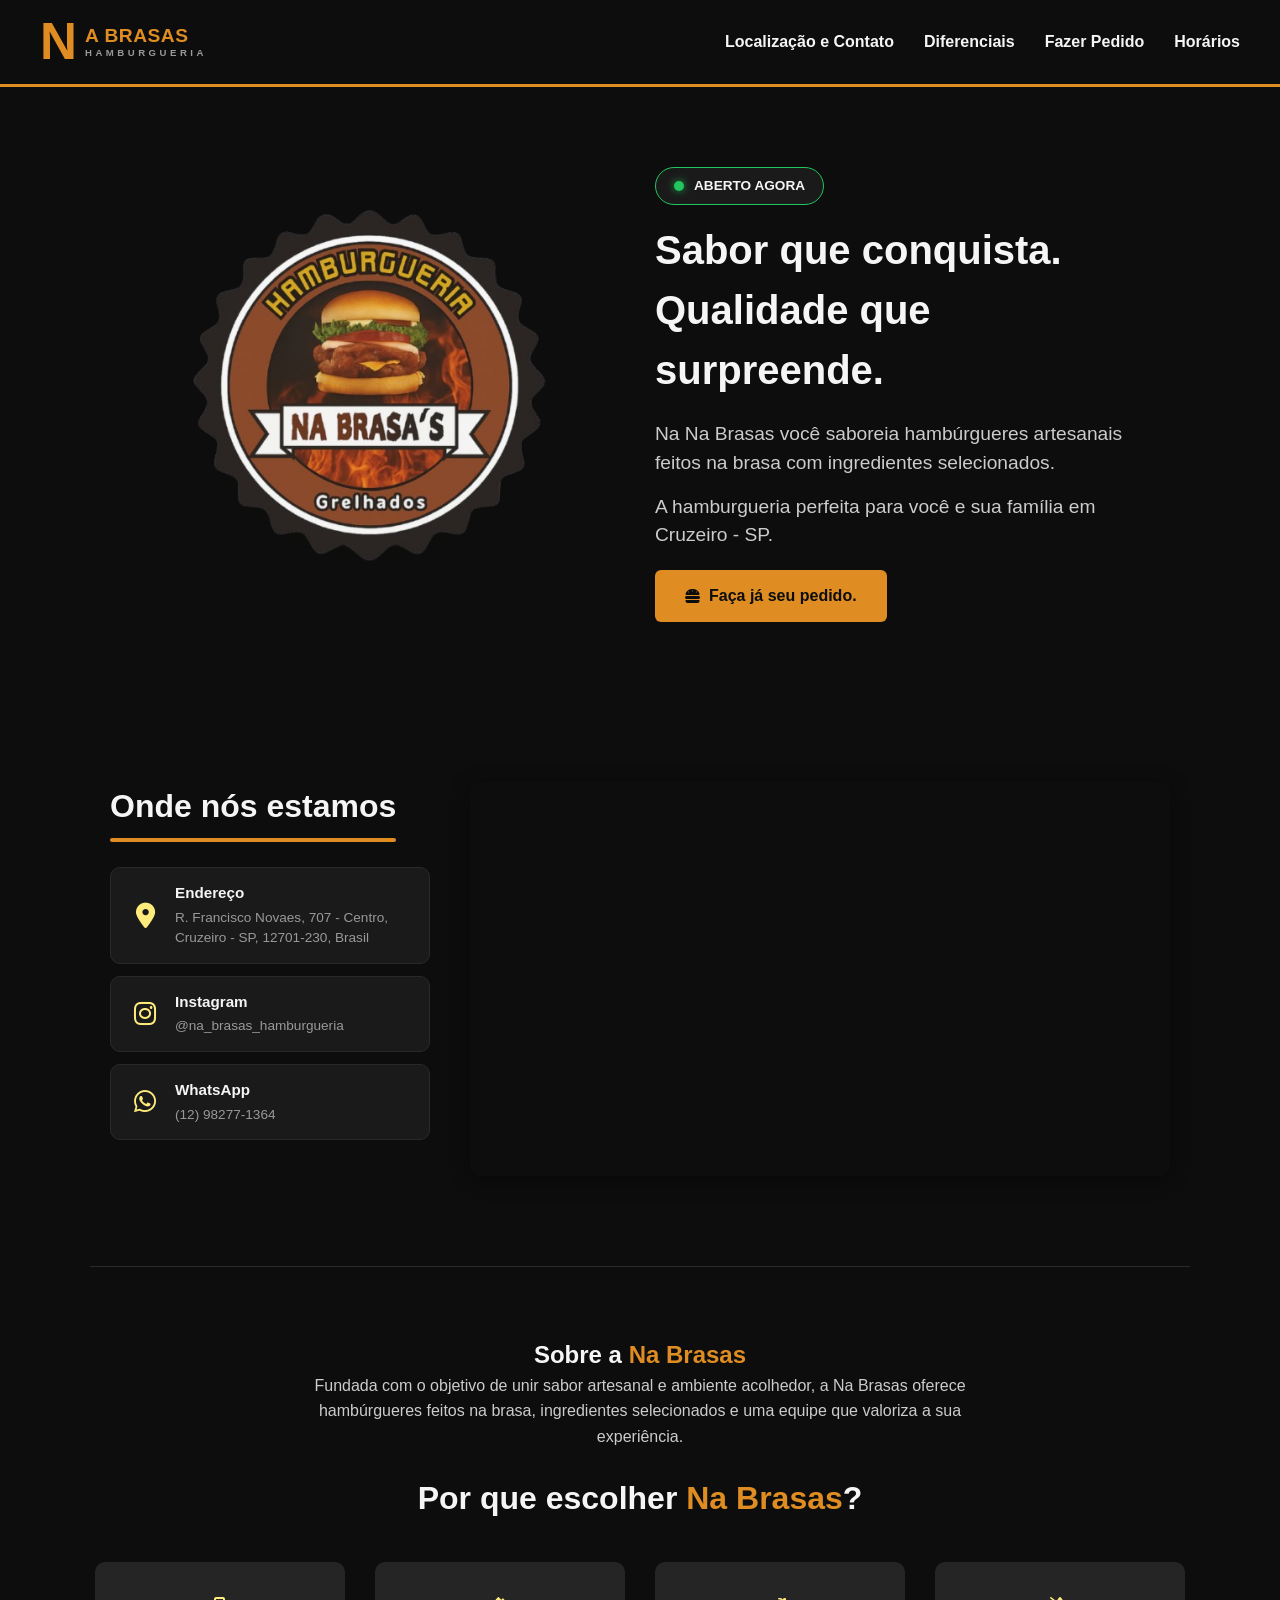
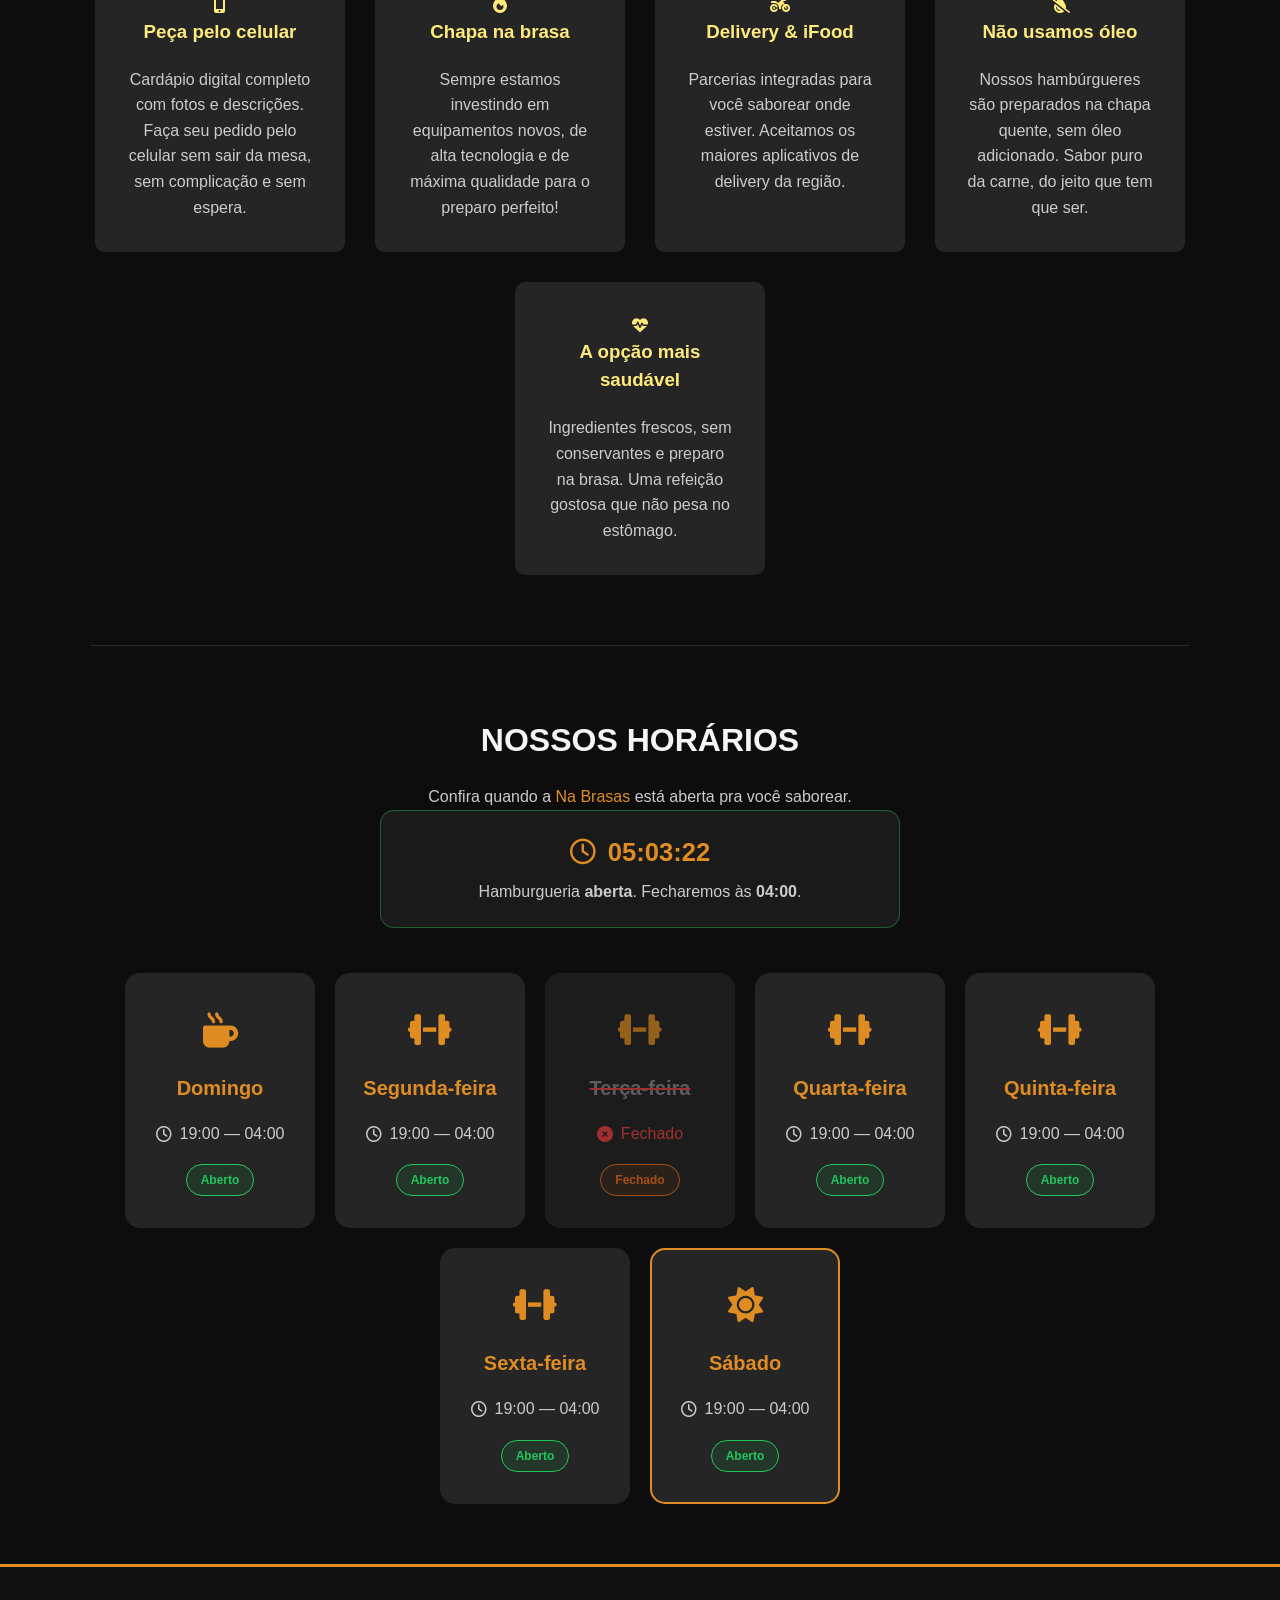
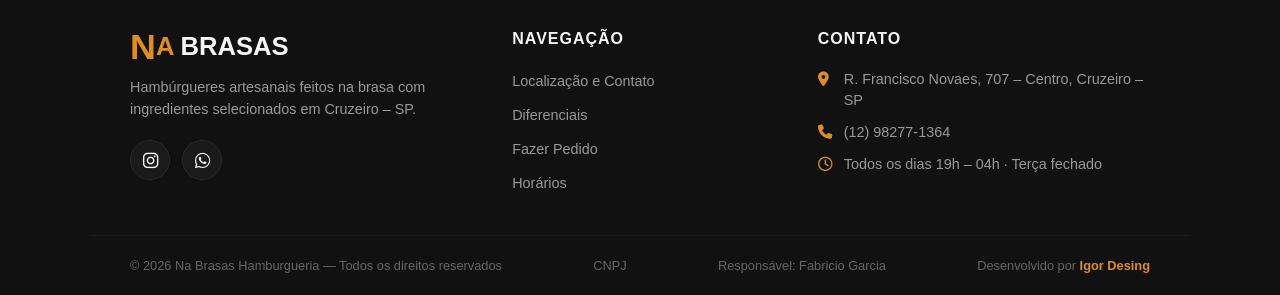
==== commit bbb60071: "melhorado o texto dos lanches nos pedidos" ====
--- a/index.html
+++ b/index.html
@@ -176,7 +176,6 @@
 </section>
 
 <hr class="separador">
-
 <!-- ===================== SEÇÃO HORÁRIOS ===================== -->
 <section id="horario" class="secao">
     <h2>NOSSOS HORÁRIOS</h2>
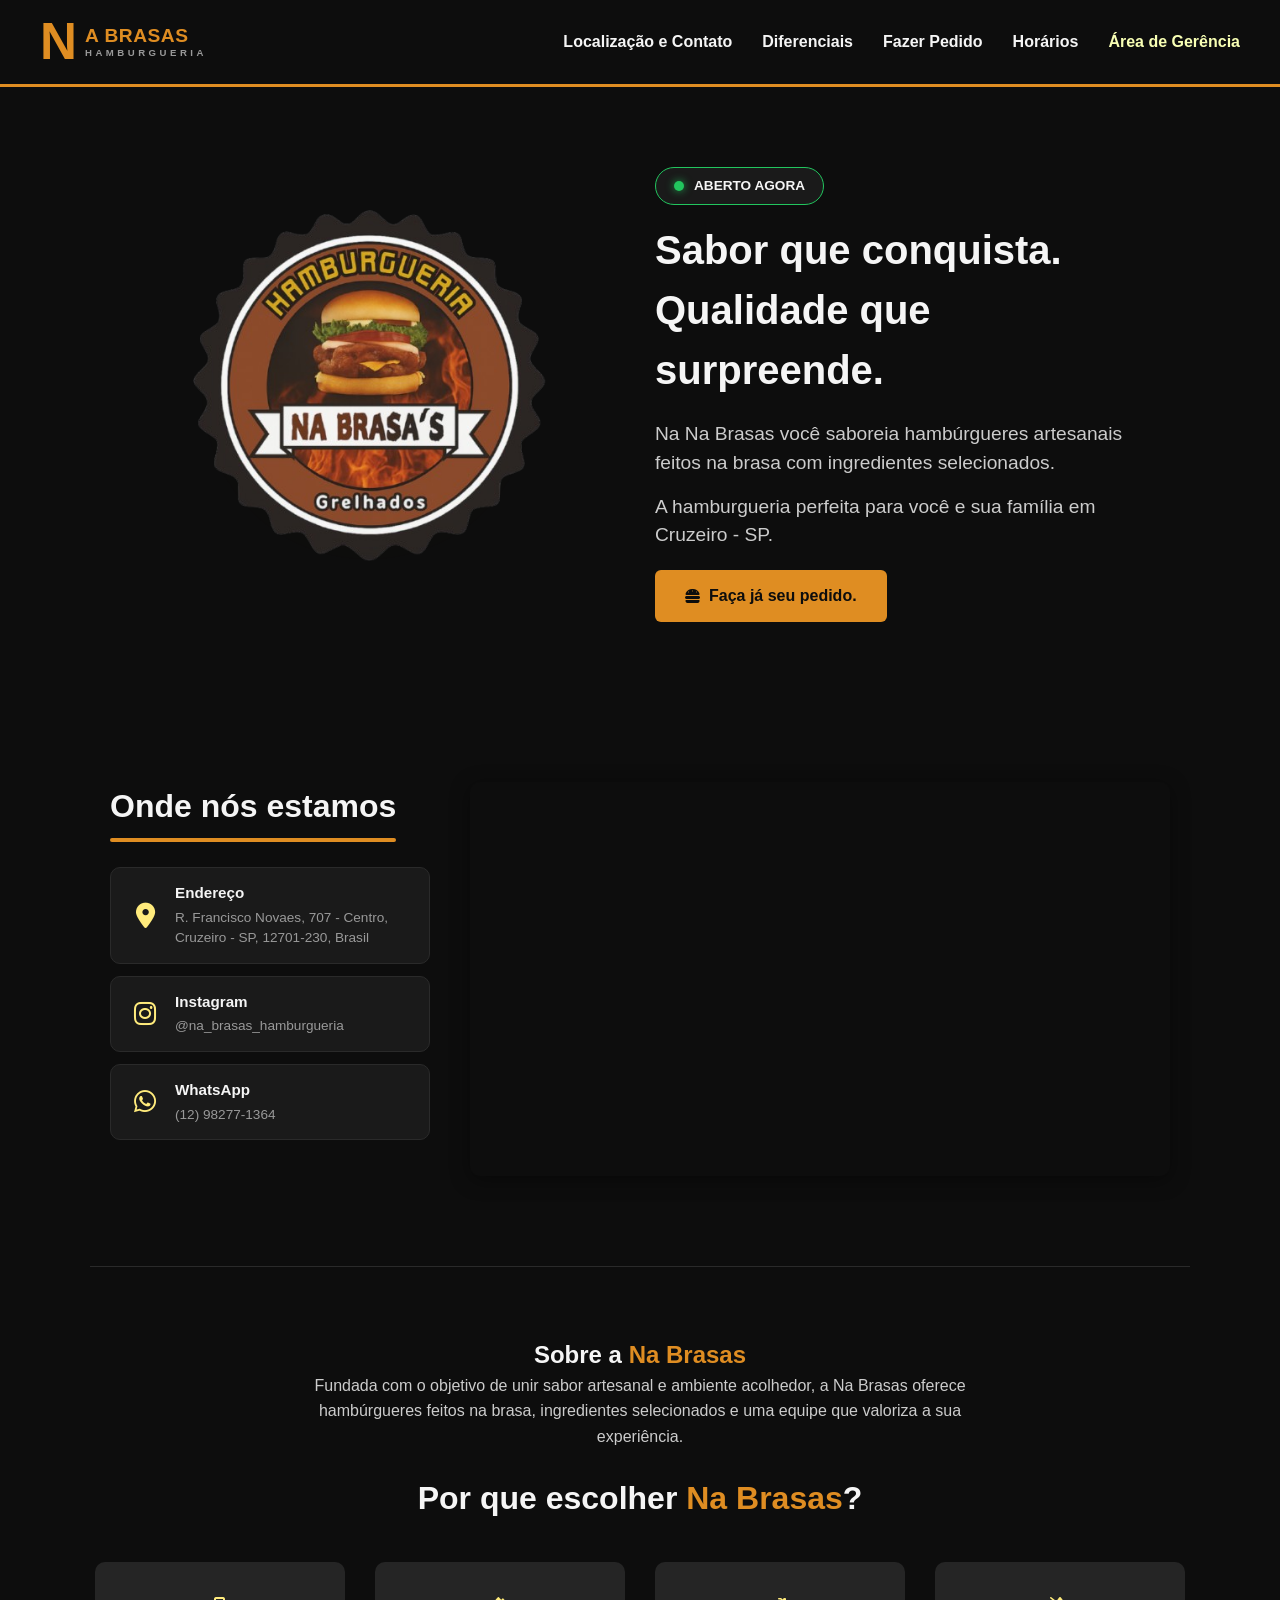
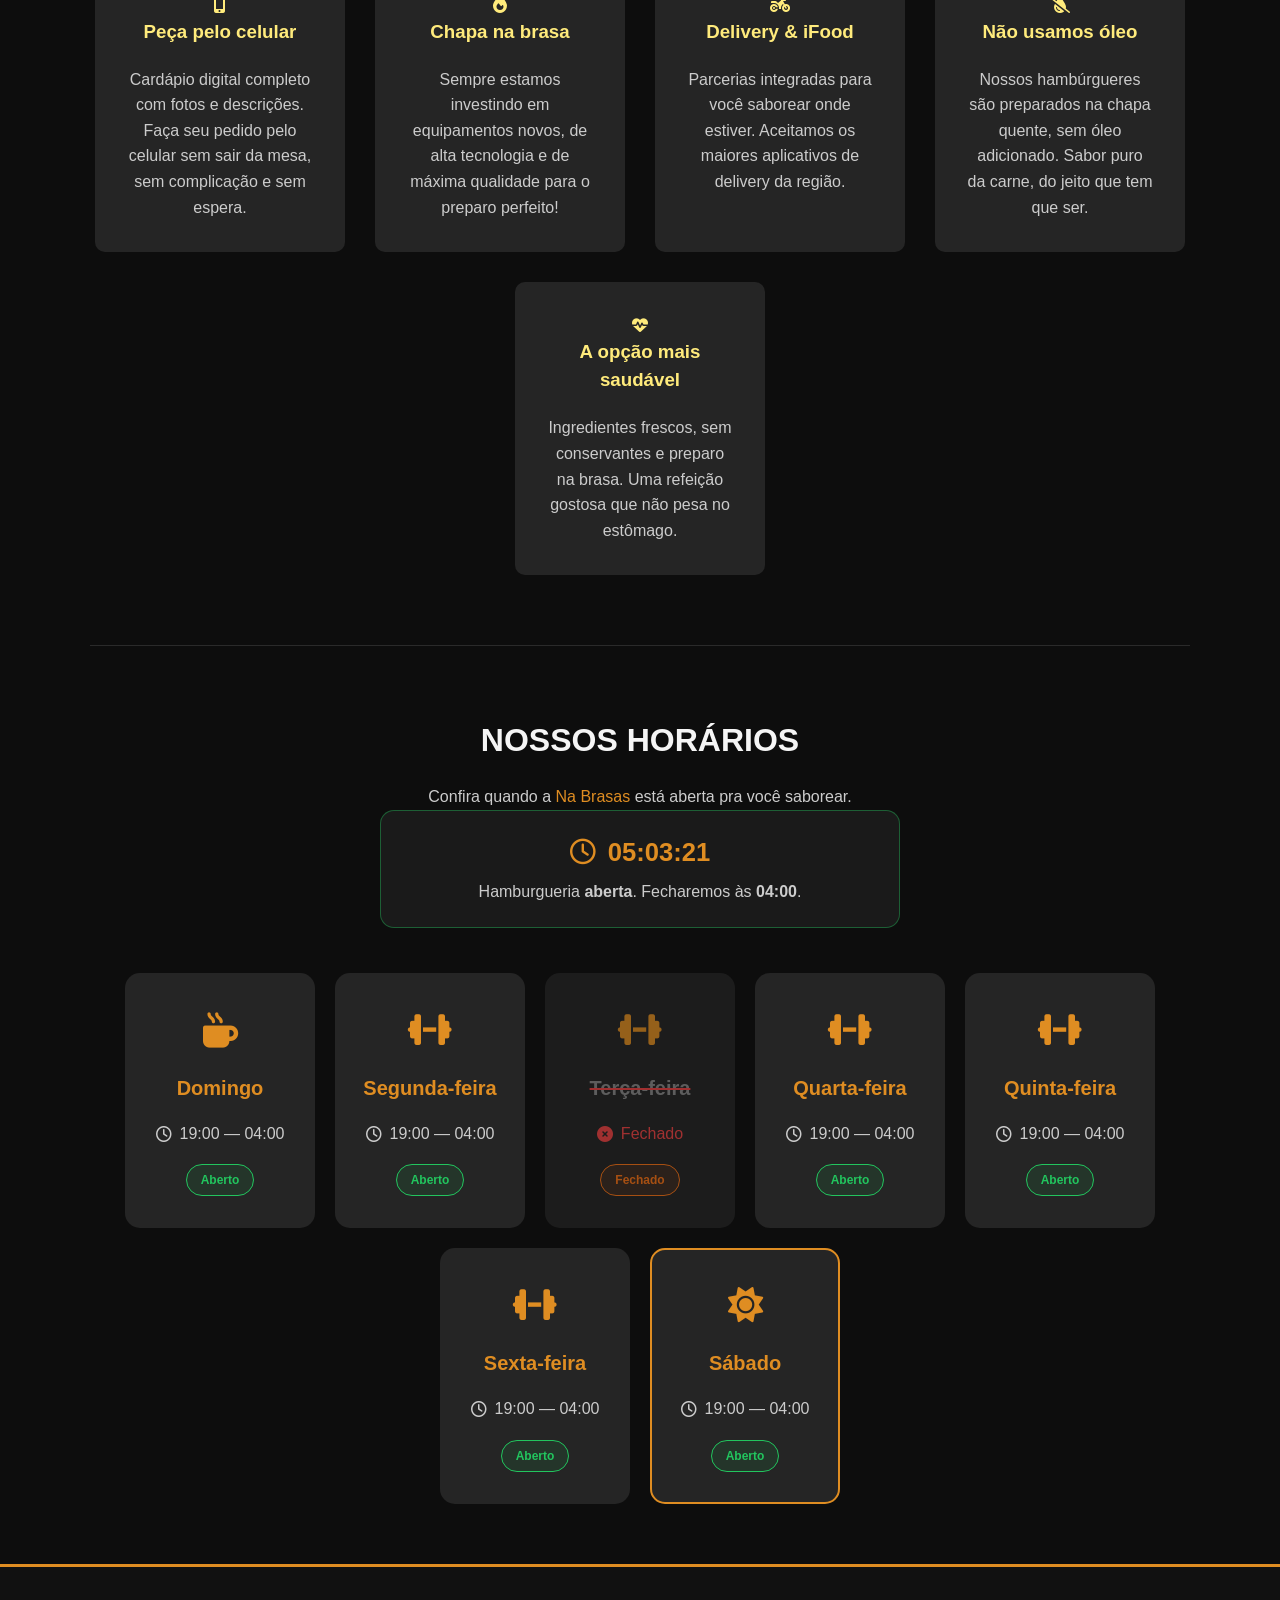
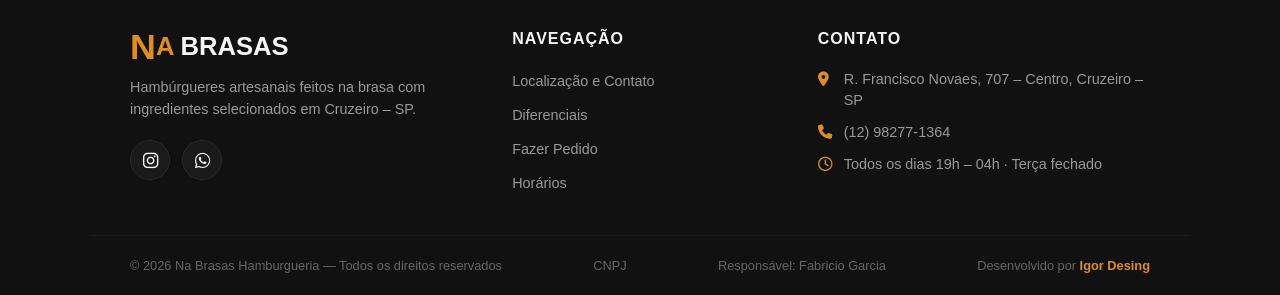
==== commit 4fd8ffff: "area de gerencia adicionado" ====
--- a/index.html
+++ b/index.html
@@ -52,6 +52,7 @@
             <li><a href="#sobre">Diferenciais</a></li>
             <li><a href="pedidos.html"><strong>Fazer Pedido</strong></a></li>
             <li><a href="#horario">Horários</a></li>
+            <li><a href="administrador/login.html" style="color: #f8ffb4">Área de Gerência</a></li>
         </ul>
     </nav>
 </header>
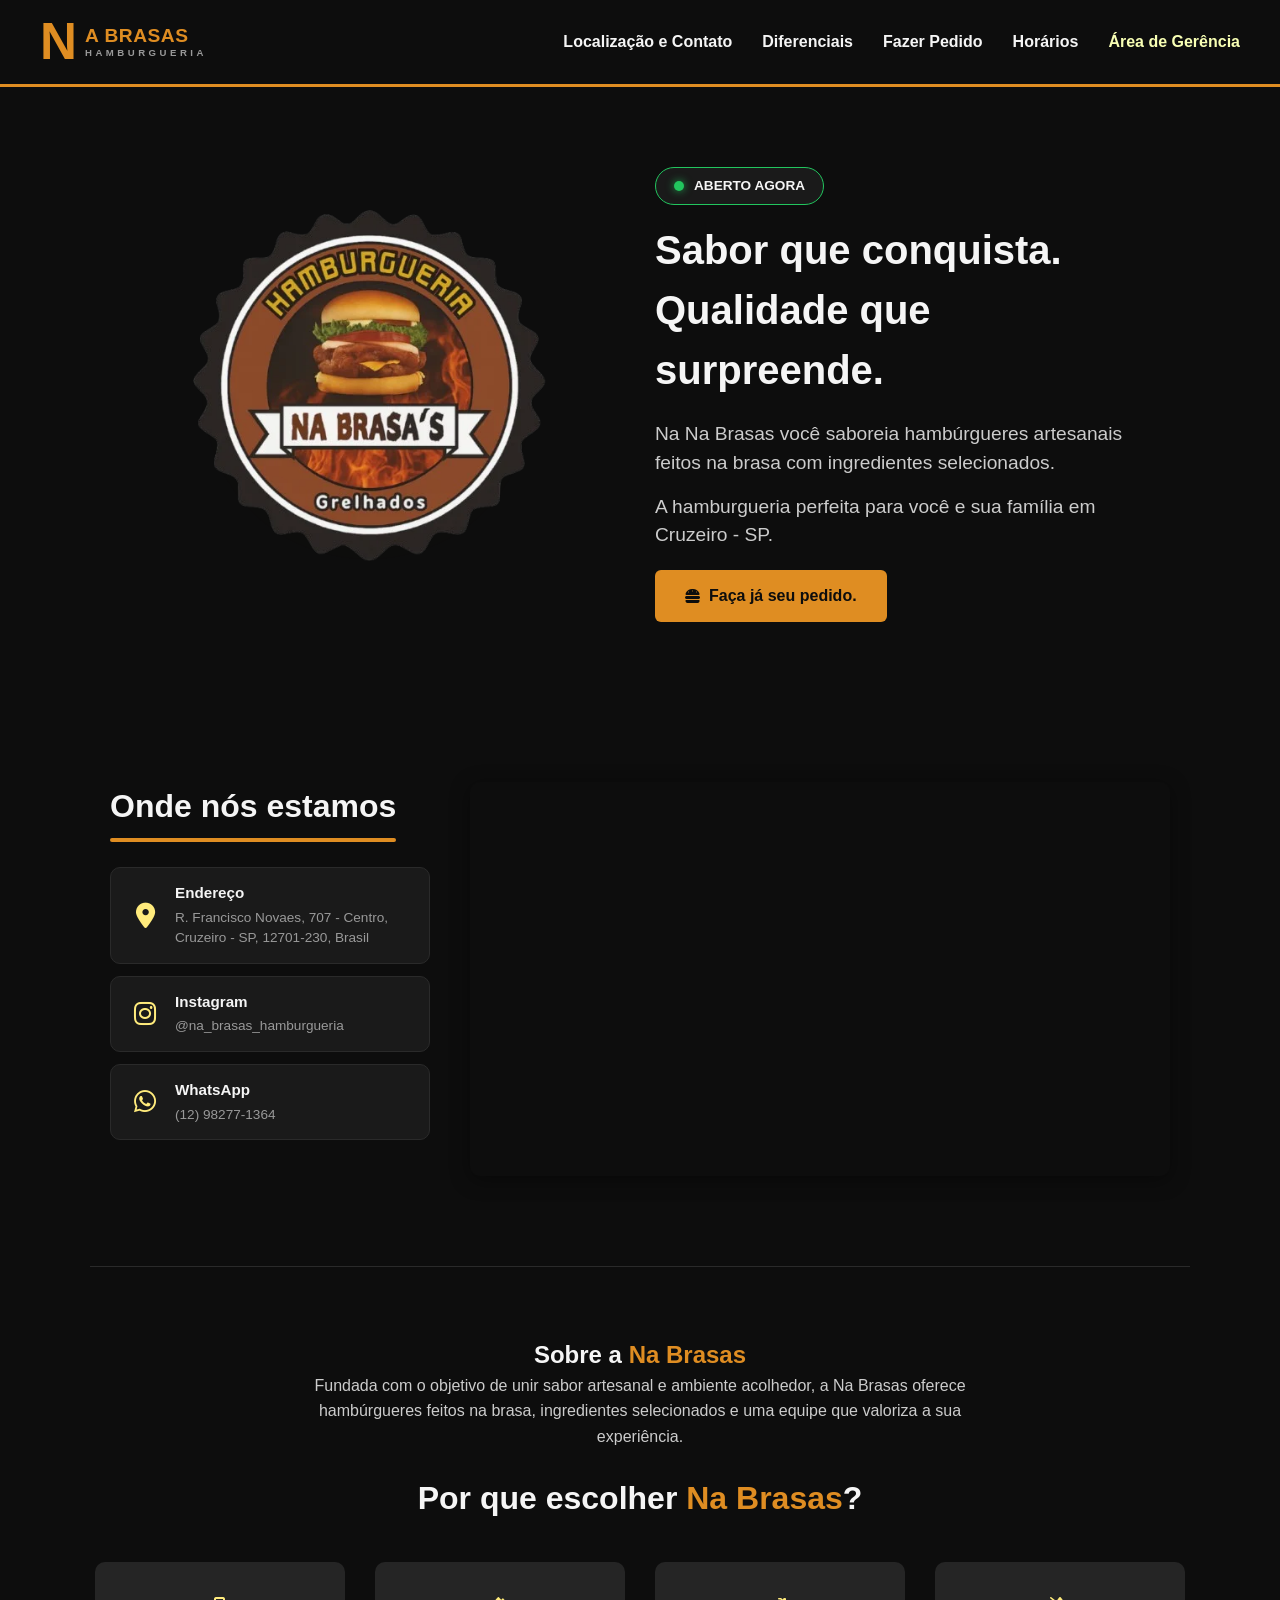
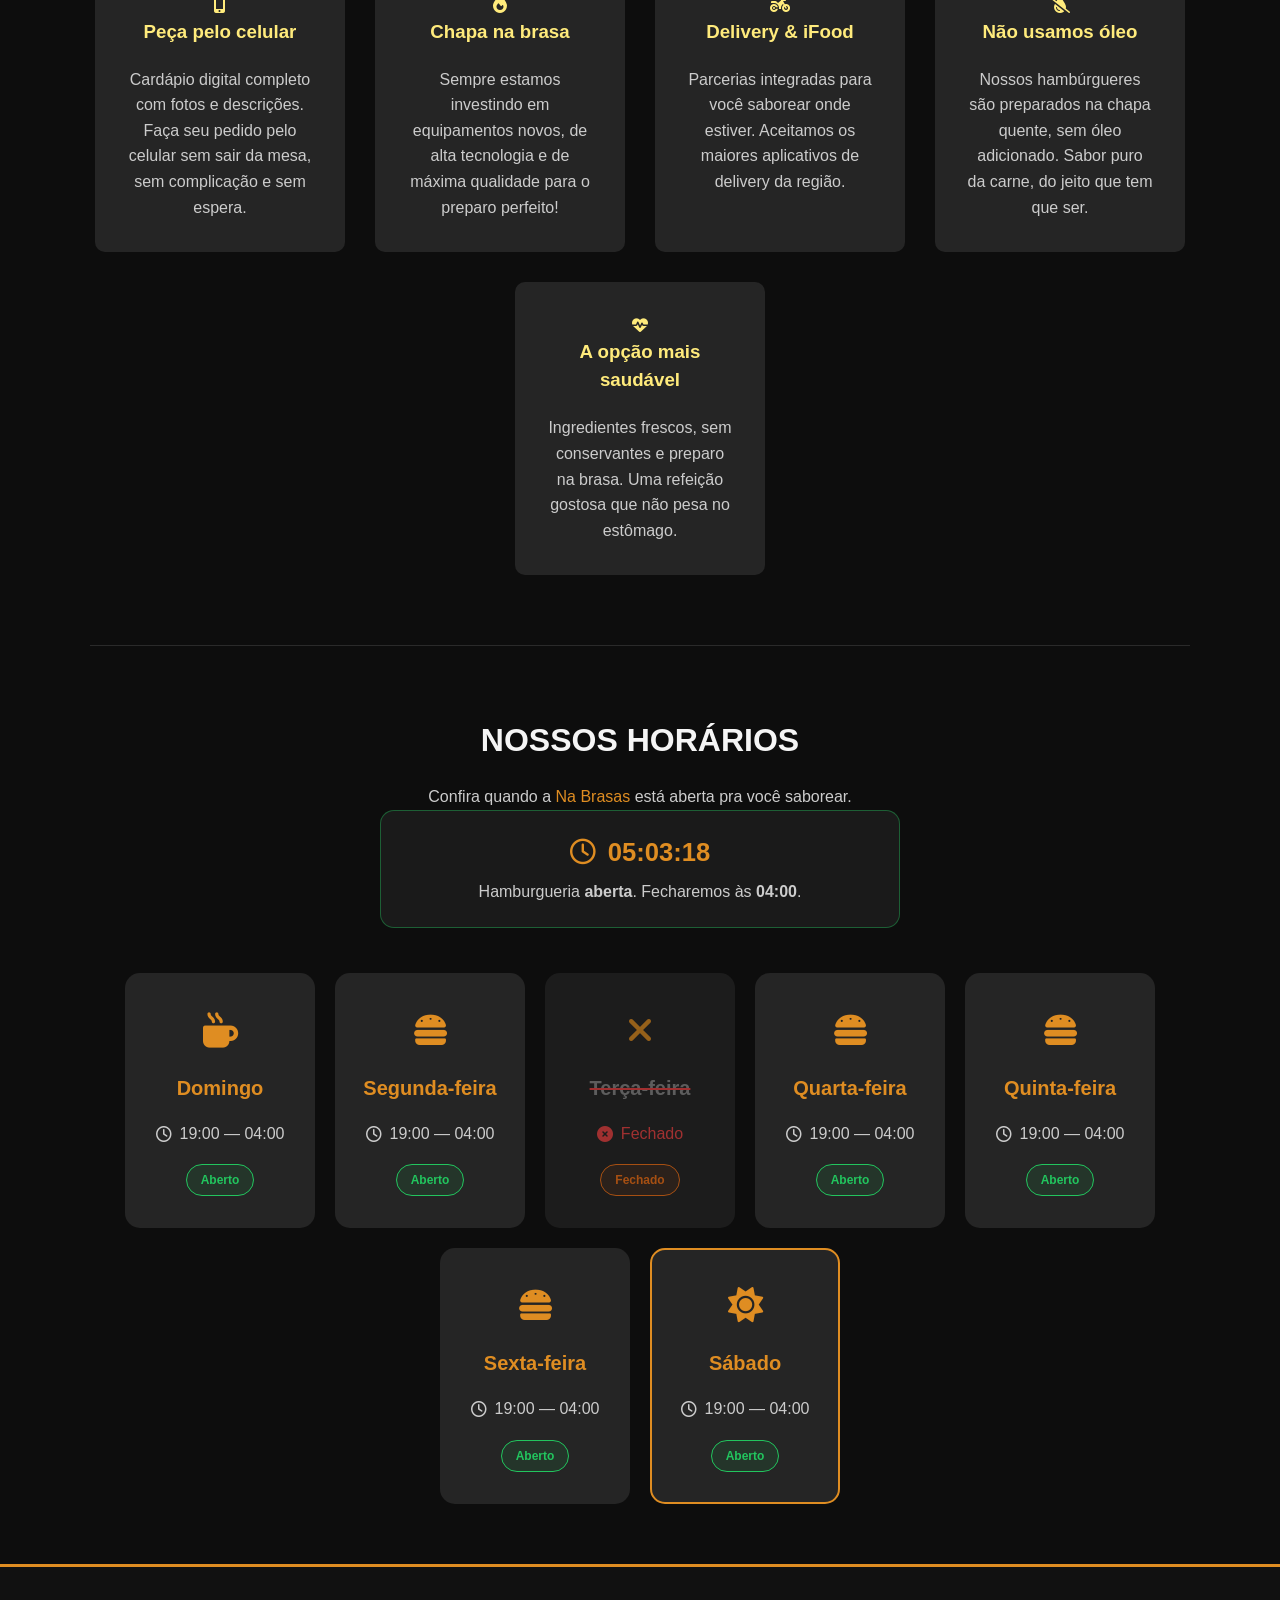
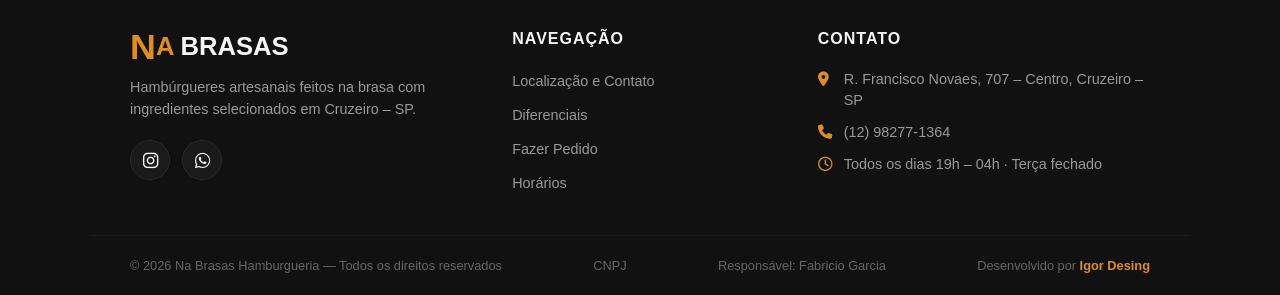
==== commit 11346de2: "transformado a logo3d do site em webp" ====
--- a/index.html
+++ b/index.html
@@ -60,7 +60,7 @@
 <!-- ===================== SEÇÃO HERO ===================== -->
 <section class="hero">
     <div class="hero-imagem">
-        <img src="imagens/logo3d.png" alt="Hambúrguer artesanal na Na Brasas">
+        <img src="imagens/logo3d.webp" alt="Hambúrguer artesanal na Na Brasas">
     </div>
 
     <div class="hero-texto">
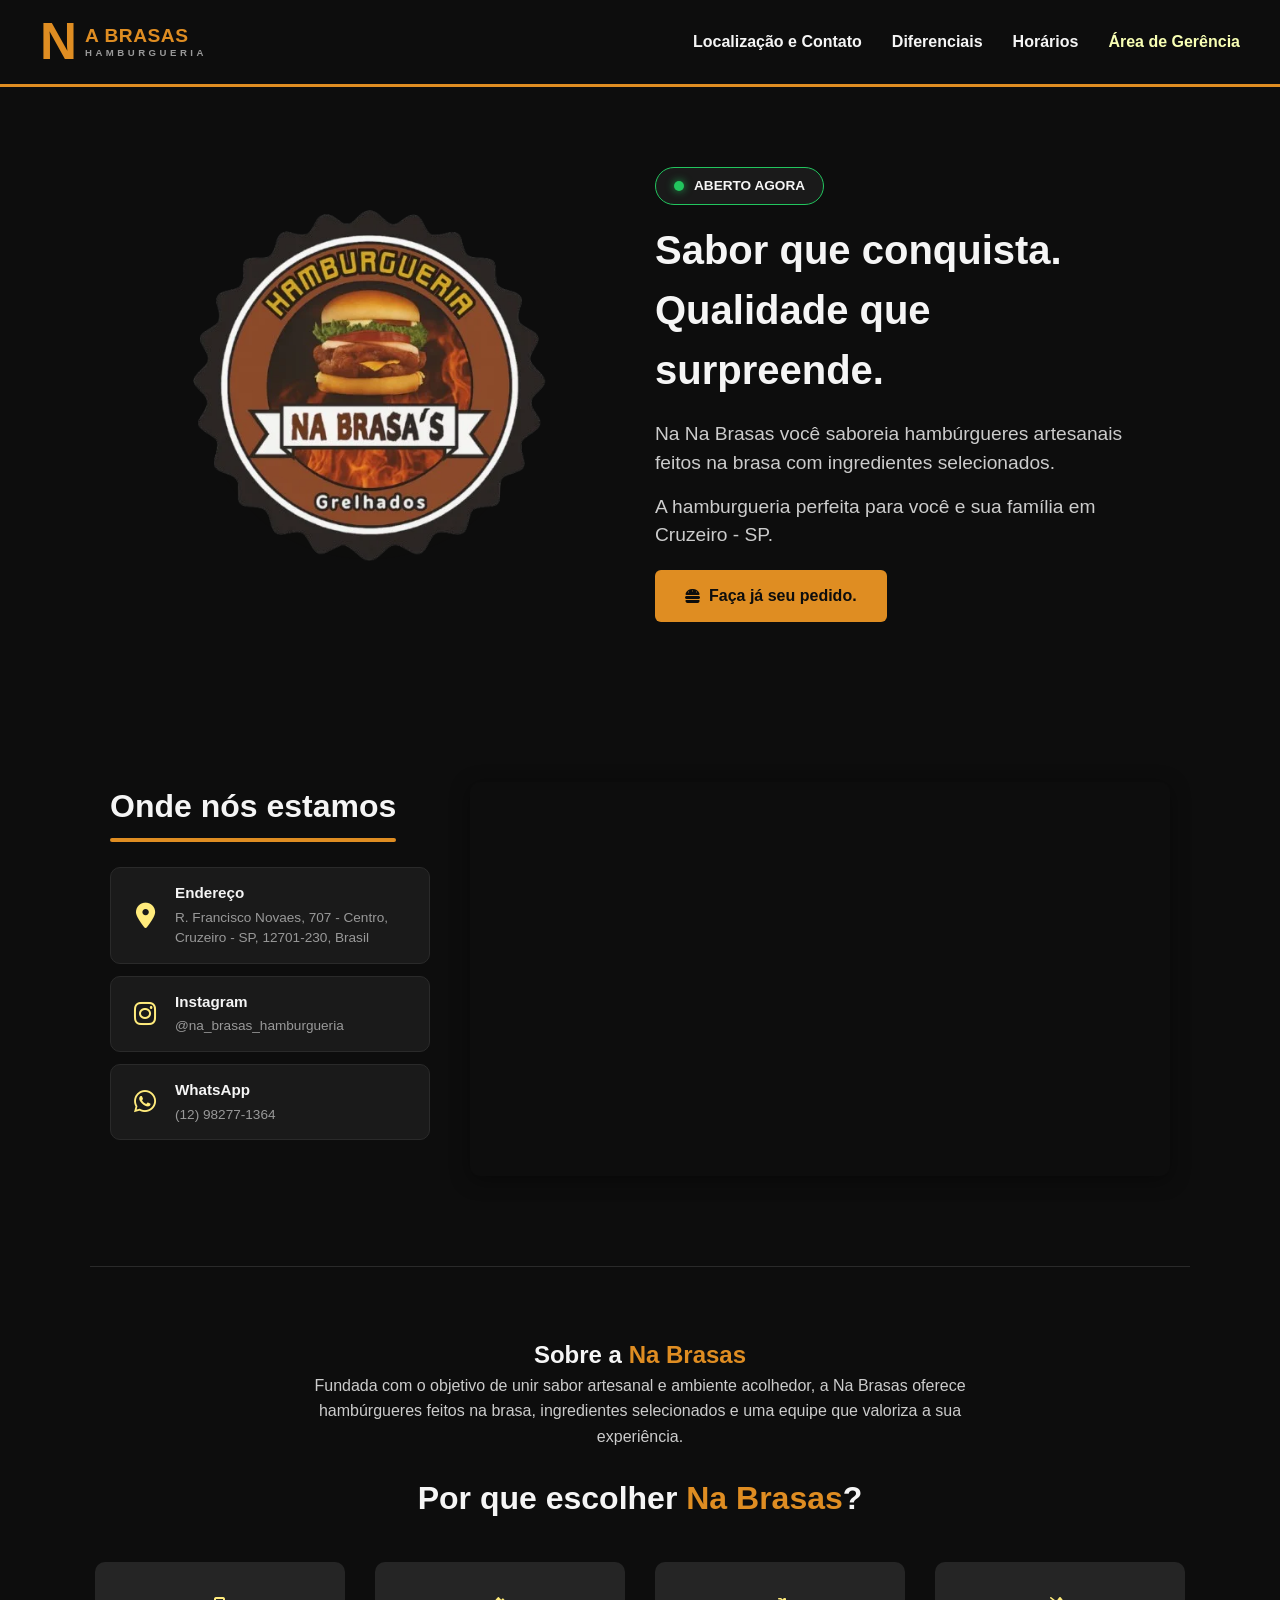
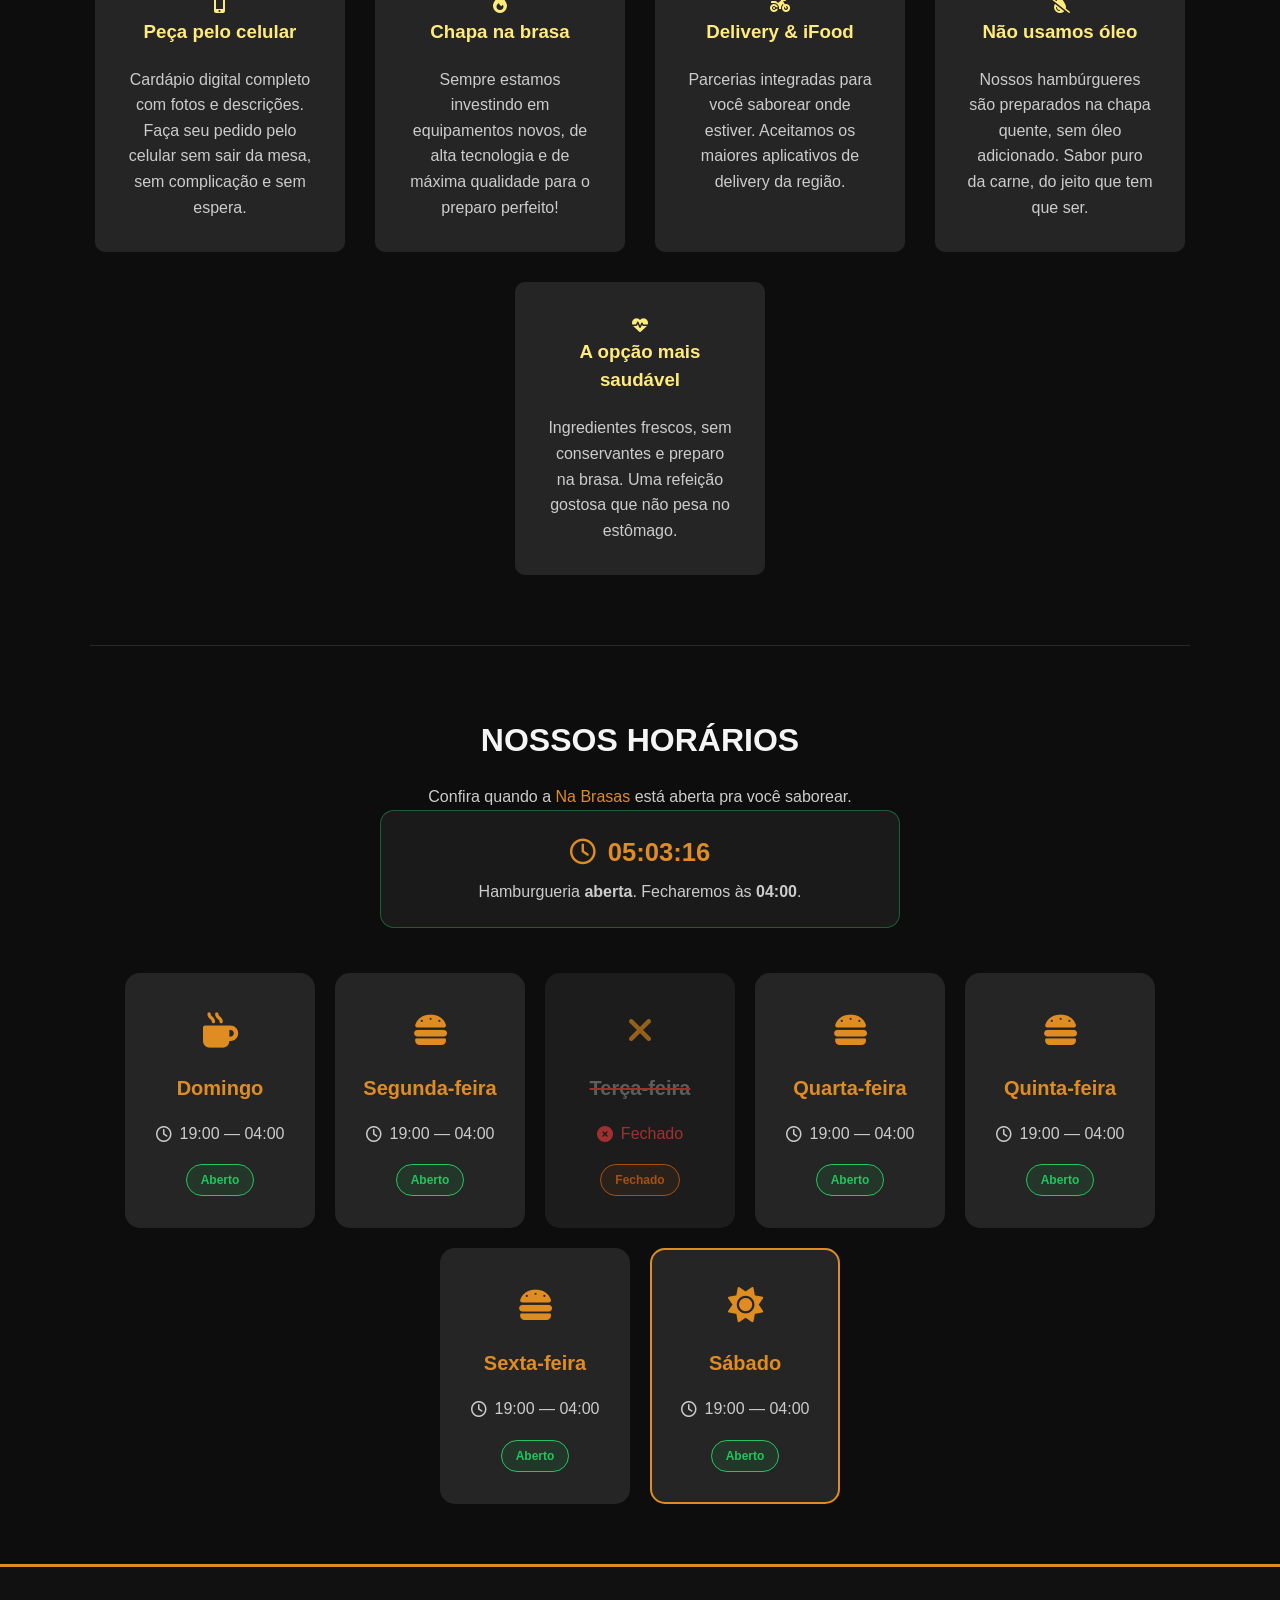
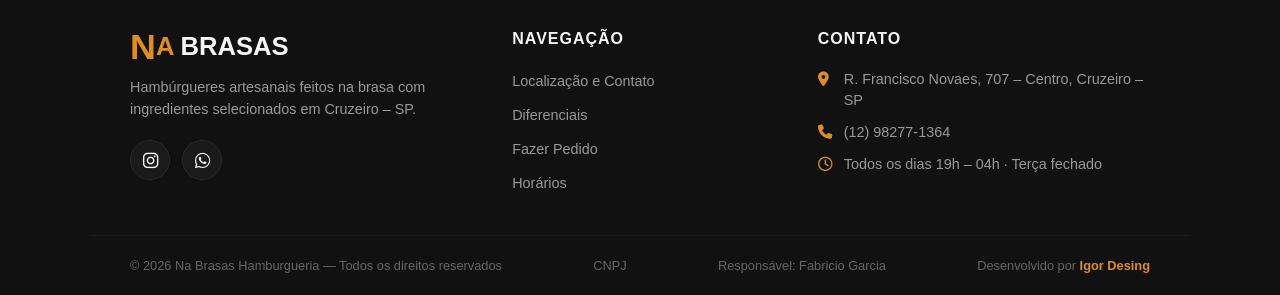
==== commit c2fa7912: "ajustado atalho de fazer pedido" ====
--- a/index.html
+++ b/index.html
@@ -50,7 +50,6 @@
         <ul>
             <li><a href="#localizacao">Localização e Contato</a></li>
             <li><a href="#sobre">Diferenciais</a></li>
-            <li><a href="pedidos.html"><strong>Fazer Pedido</strong></a></li>
             <li><a href="#horario">Horários</a></li>
             <li><a href="administrador/login.html" style="color: #f8ffb4">Área de Gerência</a></li>
         </ul>
@@ -224,7 +223,7 @@
             <ul>
                 <li><a href="#localizacao">Localização e Contato</a></li>
                 <li><a href="#sobre">Diferenciais</a></li>
-                <li><a href="pedidos.html">Fazer Pedido</a></li>
+                <li><a href="#hero">Fazer Pedido</a></li>
                 <li><a href="#horario">Horários</a></li>
             </ul>
         </div>
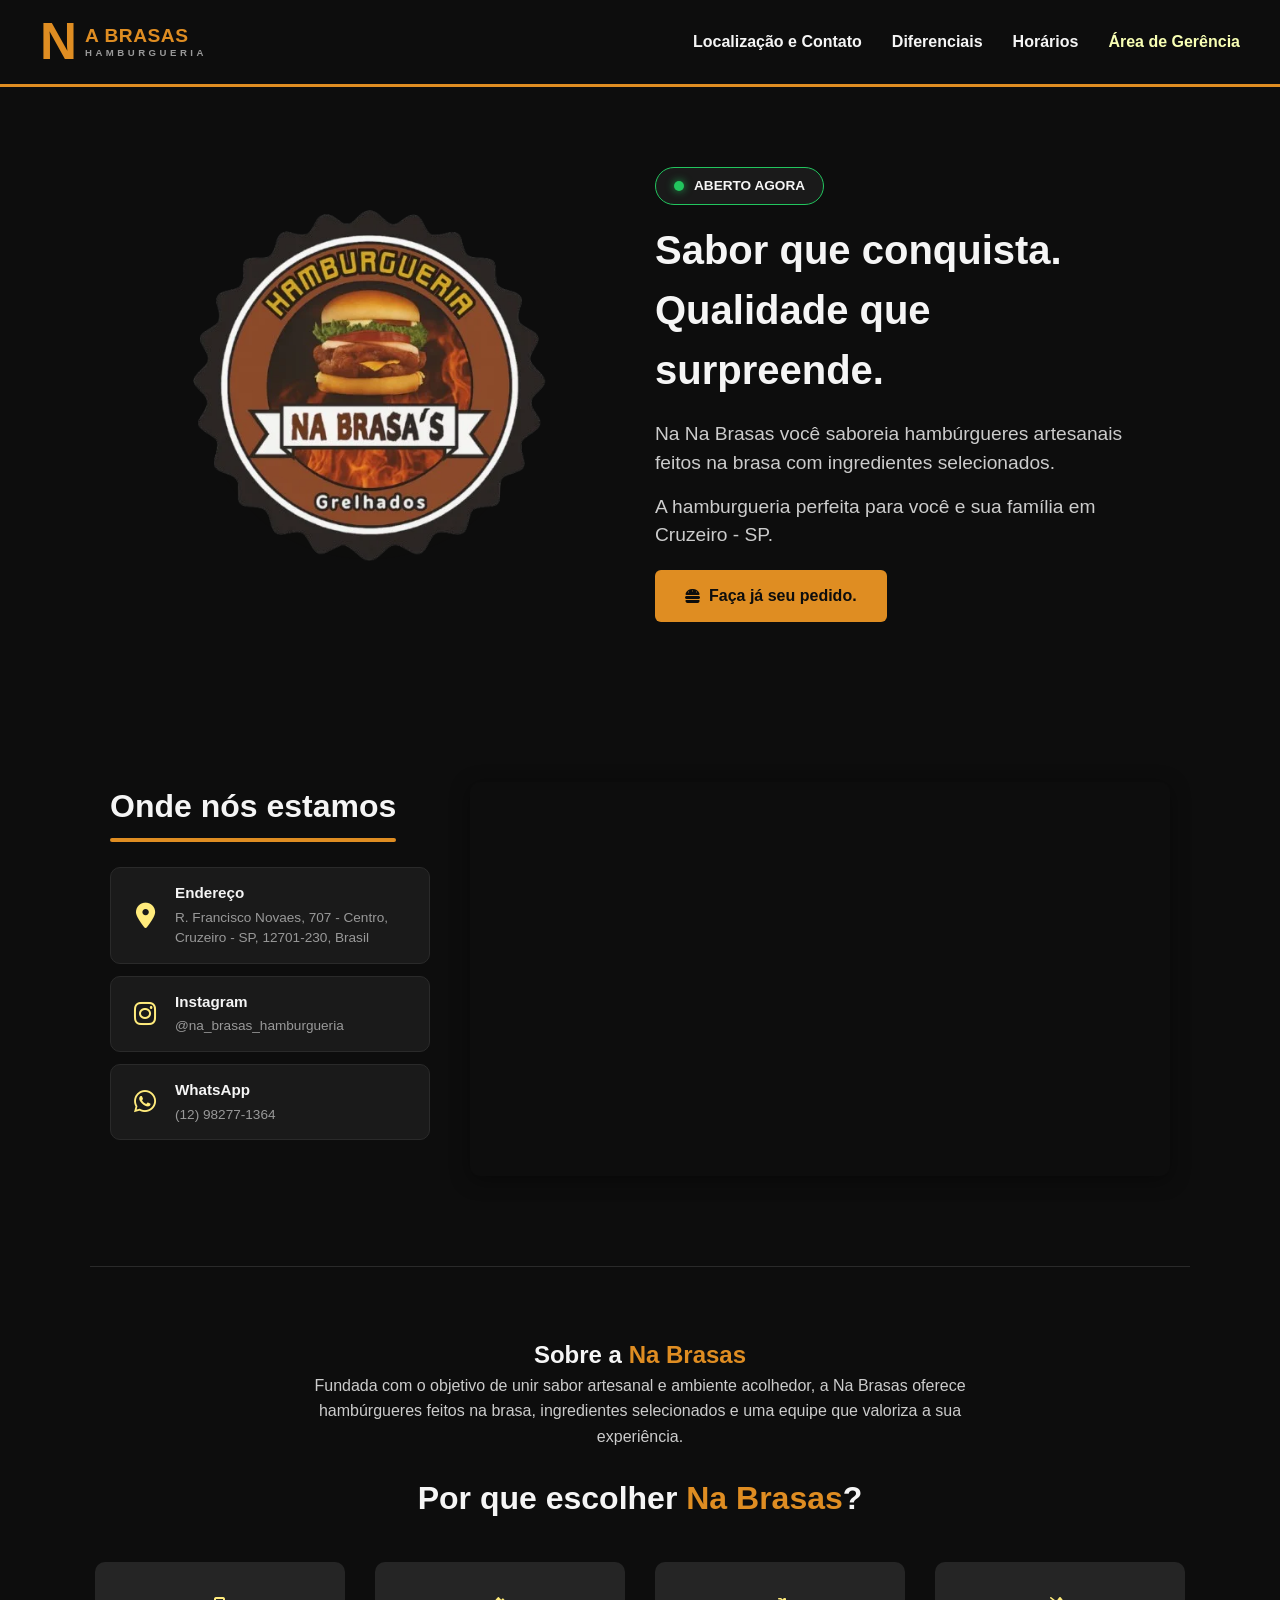
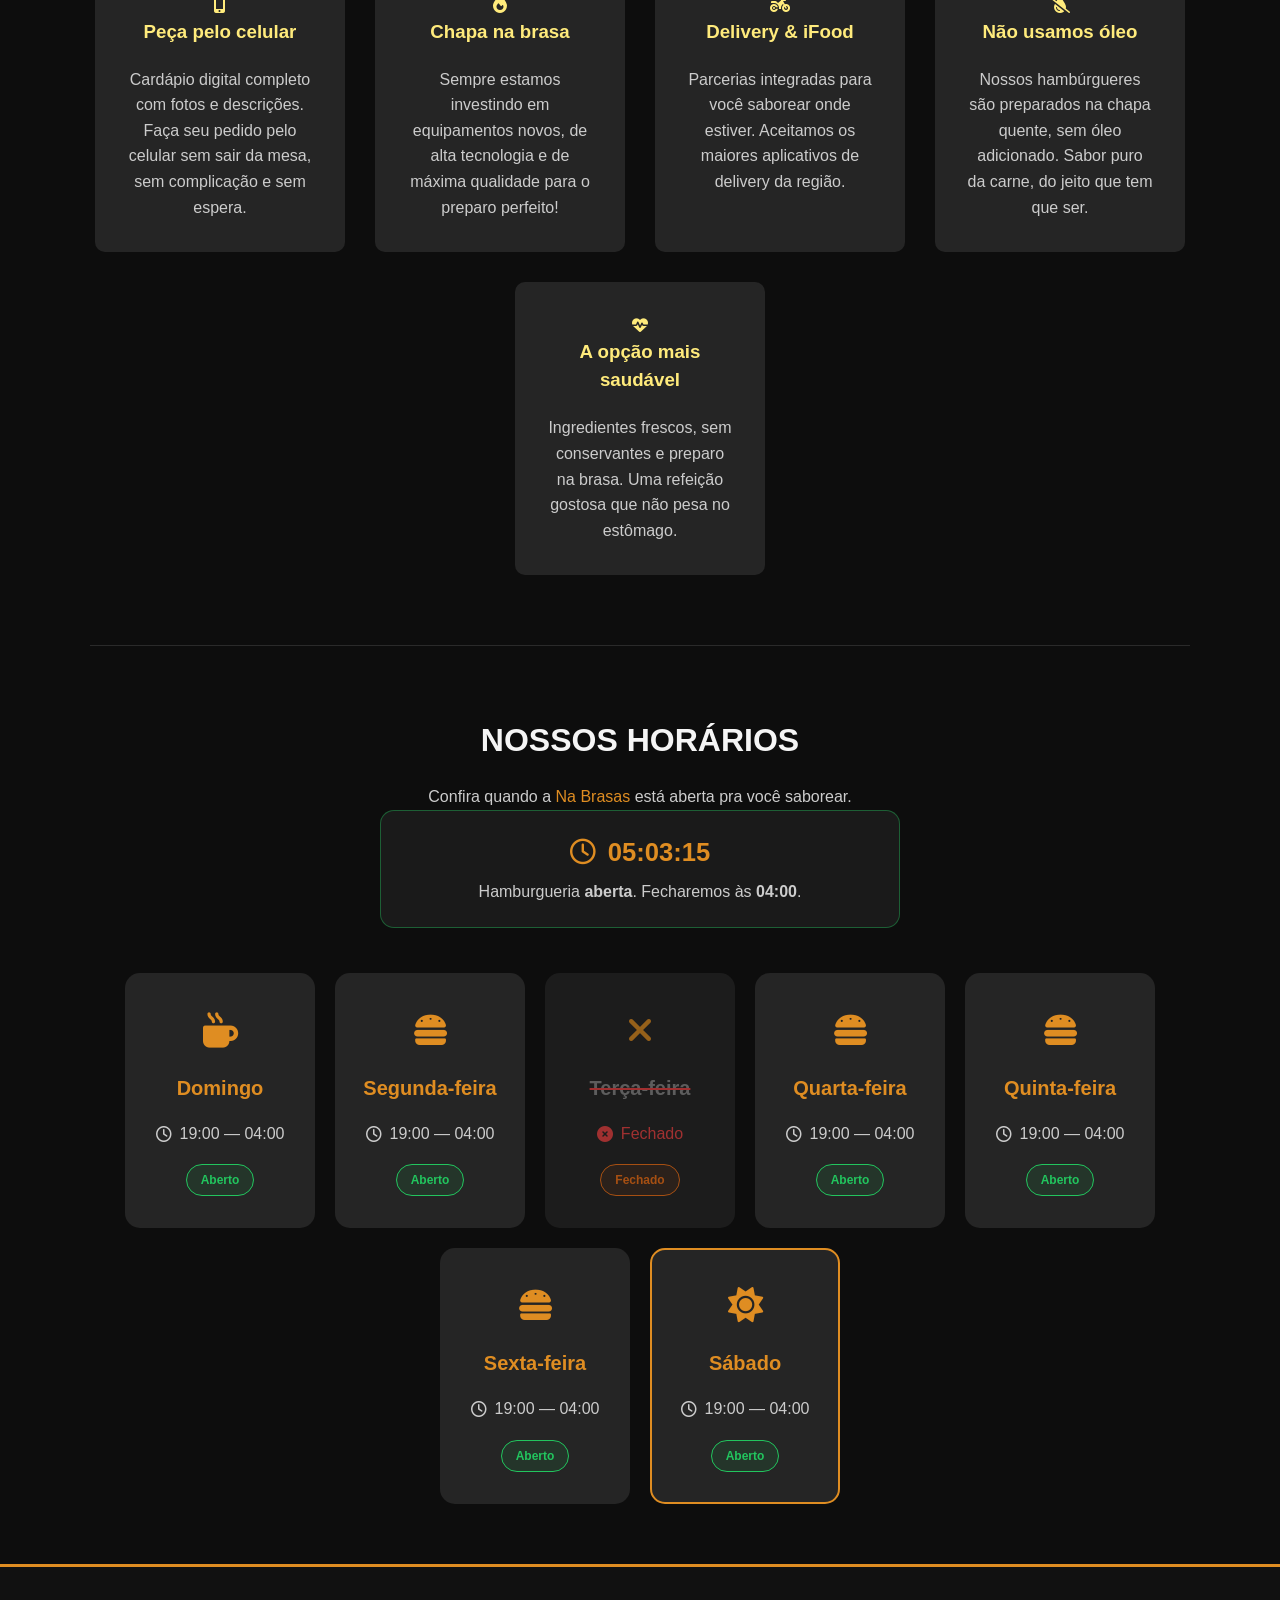
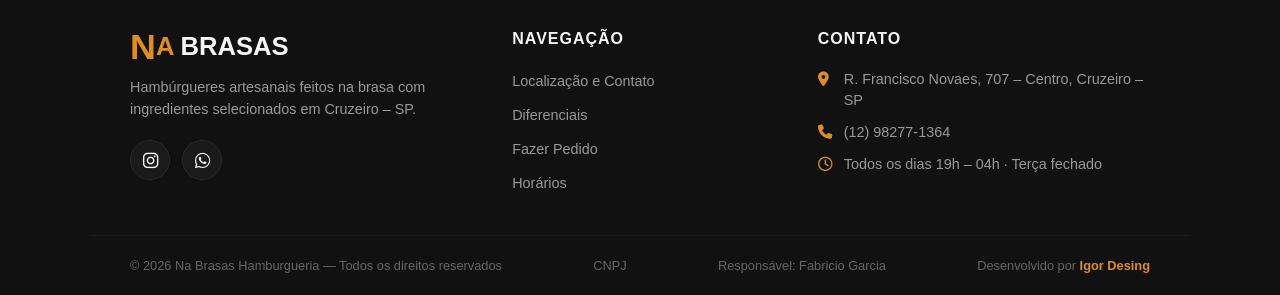
==== commit 252cf036: "tinha esquecido da ID" ====
--- a/index.html
+++ b/index.html
@@ -57,7 +57,7 @@
 </header>
 
 <!-- ===================== SEÇÃO HERO ===================== -->
-<section class="hero">
+<section class="hero" id="hero">
     <div class="hero-imagem">
         <img src="imagens/logo3d.webp" alt="Hambúrguer artesanal na Na Brasas">
     </div>
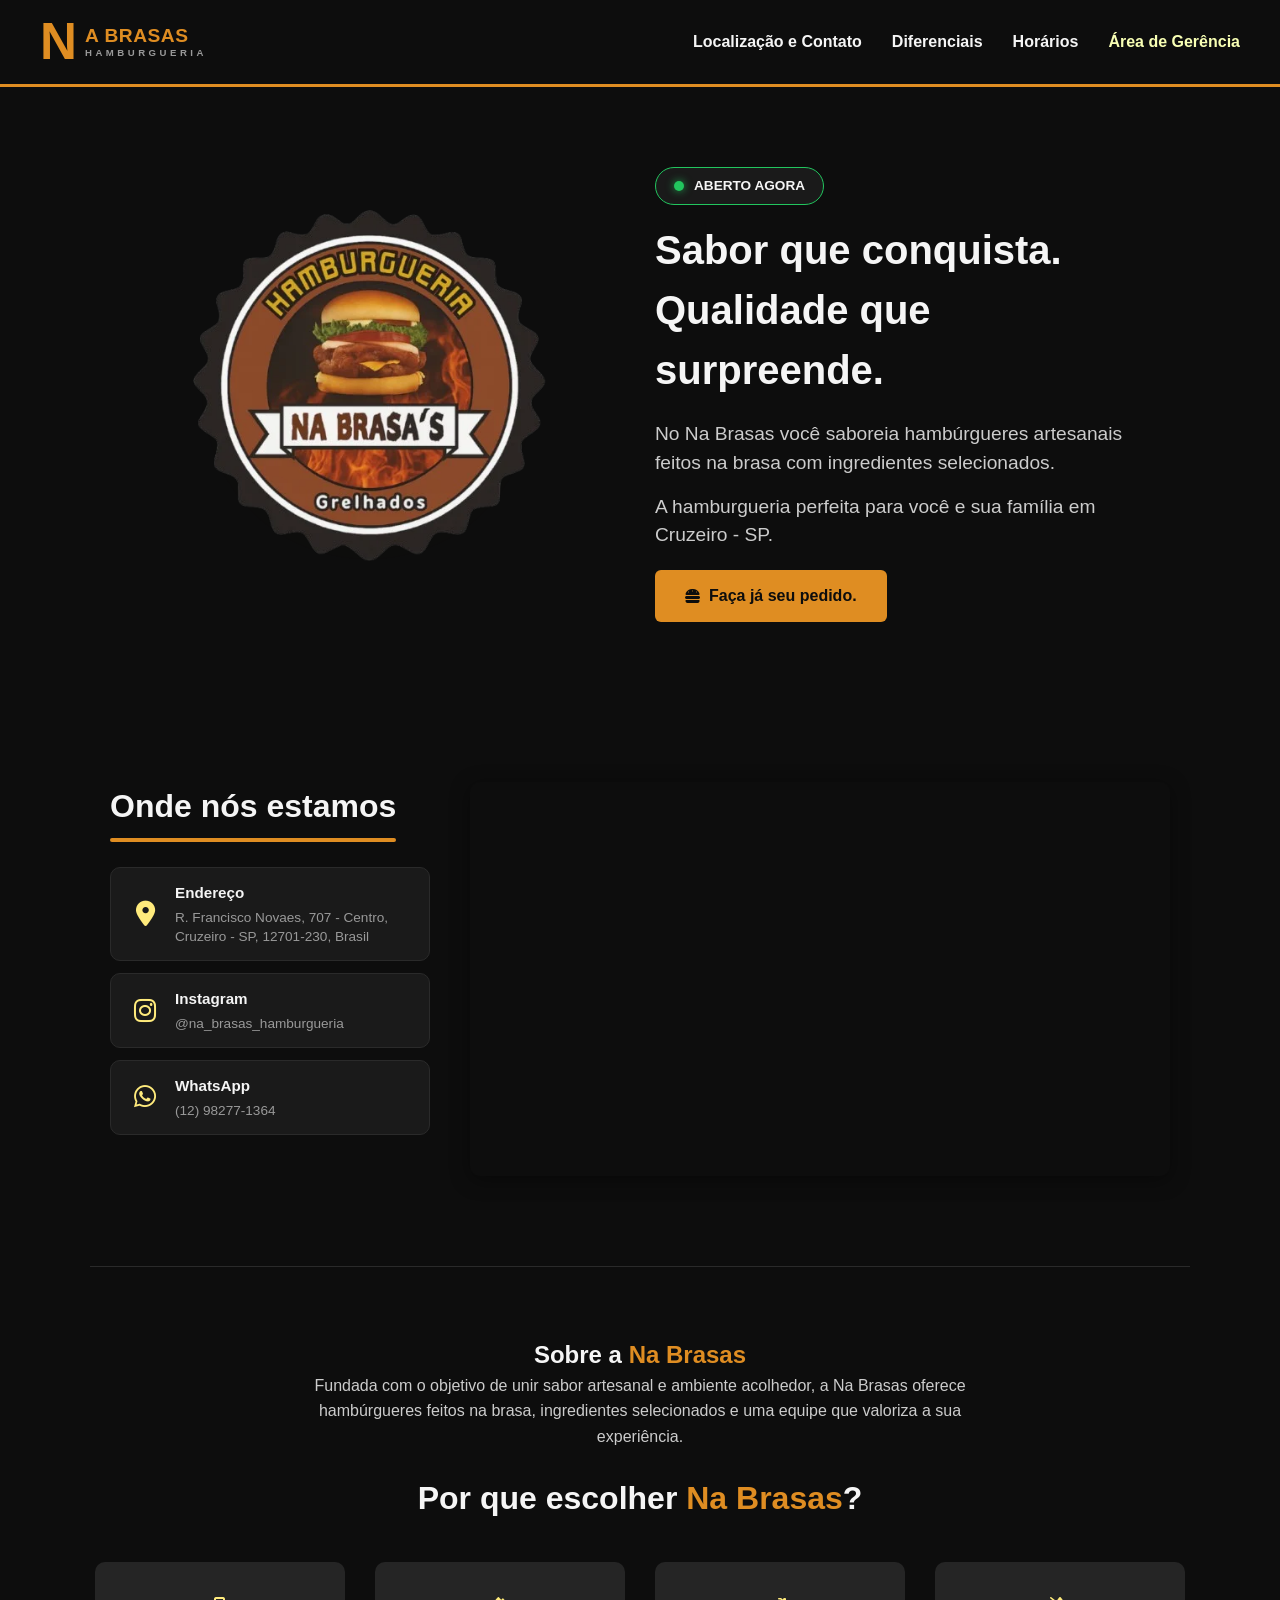
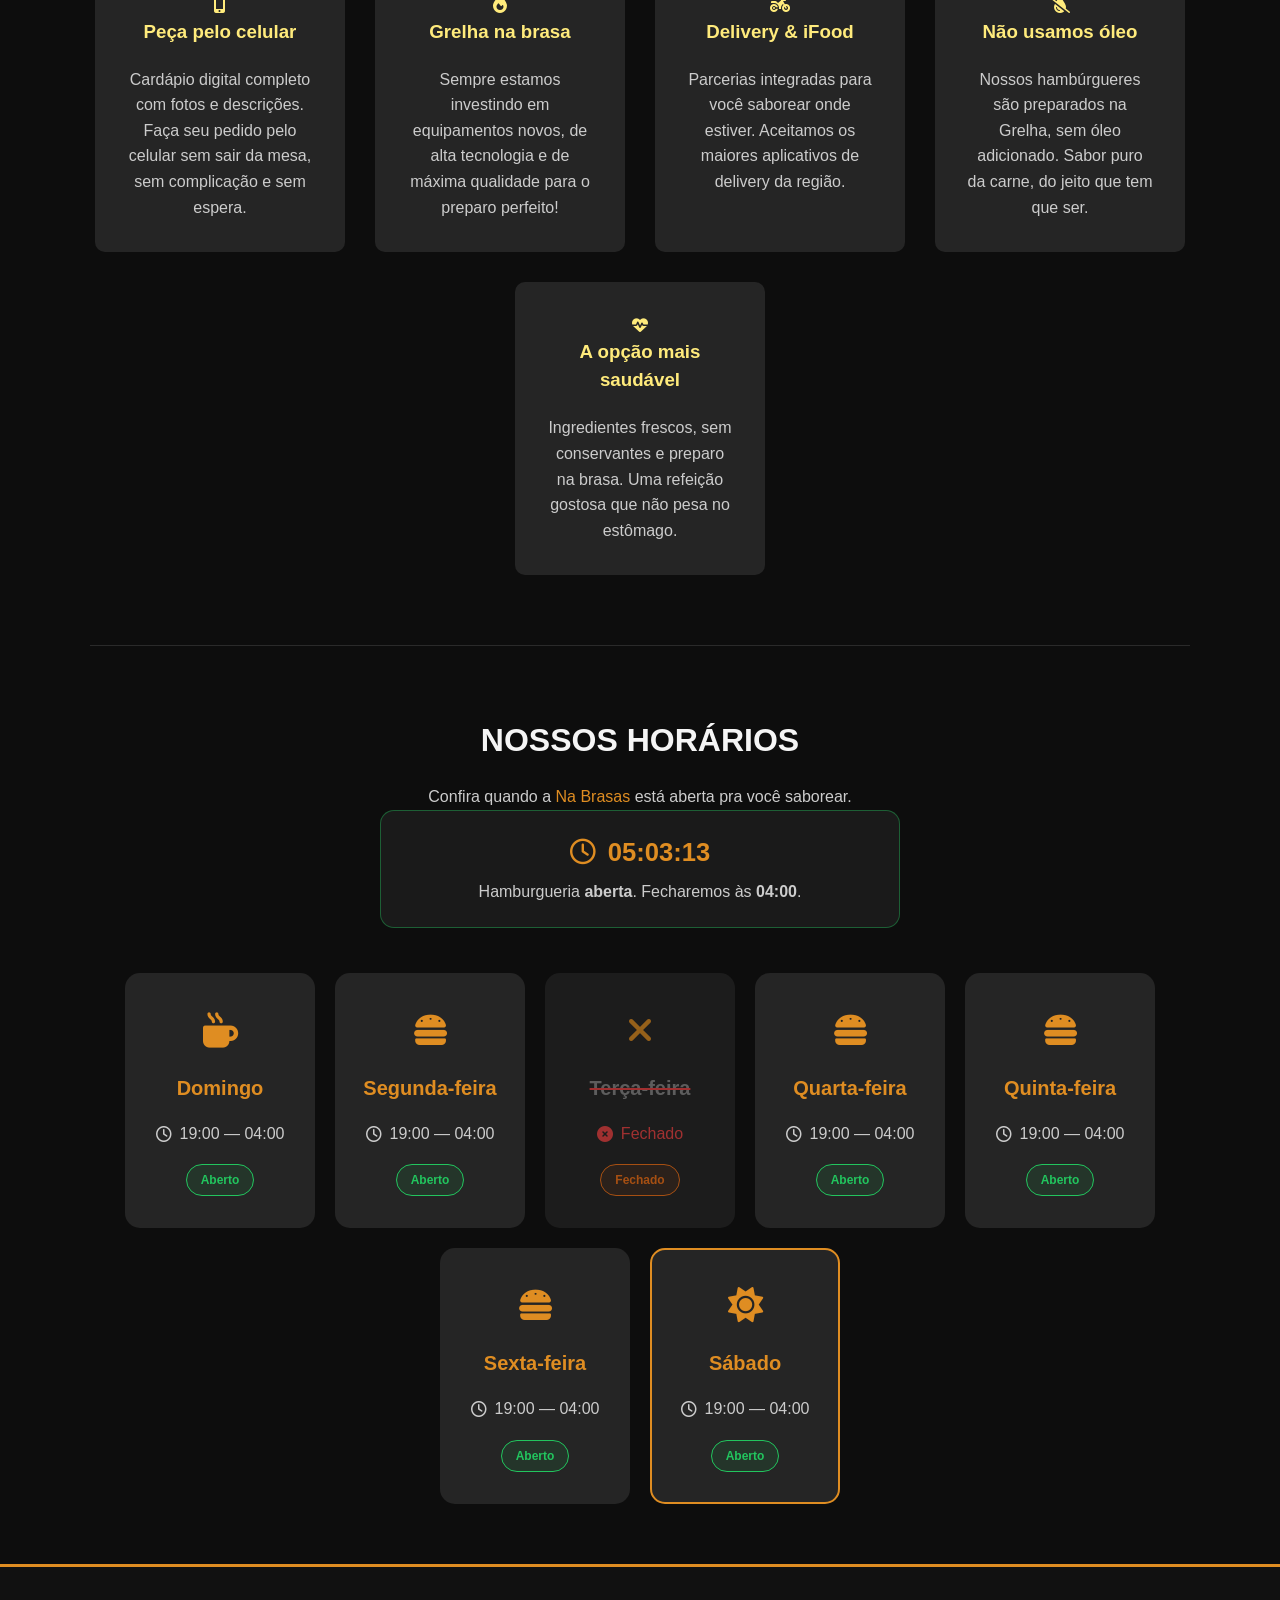
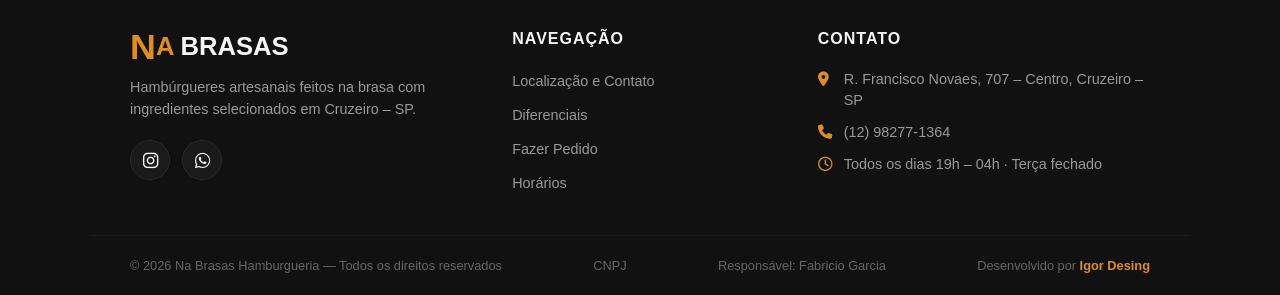
==== commit 7bc17440: "alterado menção de chapa pra grelha" ====
--- a/index.html
+++ b/index.html
@@ -70,7 +70,7 @@
 
         <h2>Sabor que conquista. <br>Qualidade que surpreende.</h2>
 
-        <p>Na Na Brasas você saboreia hambúrgueres artesanais feitos na brasa com ingredientes selecionados.</p>
+        <p>No Na Brasas você saboreia hambúrgueres artesanais feitos na brasa com ingredientes selecionados.</p>
         <p>A hamburgueria perfeita para você e sua família em Cruzeiro - SP.</p>
 
         <div class="hero-botoes">
@@ -149,7 +149,7 @@
         </div>
         <div class="card-sobre">
             <div class="card-icone"><i class="fa-solid fa-fire"></i></div>
-            <h3>Chapa na brasa</h3>
+            <h3>Grelha na brasa</h3>
             <hr class="separador">
             <p>Sempre estamos investindo em equipamentos novos, de alta tecnologia e de máxima qualidade para o preparo perfeito!</p>
         </div>
@@ -163,7 +163,7 @@
             <div class="card-icone"><i class="fa-solid fa-droplet-slash"></i></div>
             <h3>Não usamos óleo</h3>
             <hr class="separador">
-            <p>Nossos hambúrgueres são preparados na chapa quente, sem óleo adicionado. Sabor puro da carne, do jeito que tem que ser.</p>
+            <p>Nossos hambúrgueres são preparados na Grelha, sem óleo adicionado. Sabor puro da carne, do jeito que tem que ser.</p>
         </div>
 
         <div class="card-sobre">
--- a/estilos/style.css
+++ b/estilos/style.css
@@ -102,10 +102,10 @@
 .info-localizacao { list-style: none; padding: 0; margin: 0; display: flex; flex-direction: column; gap: 12px; }
 .bloco-info { display: flex; align-items: center; gap: 14px; background-color: #1a1a1a; border-radius: 10px; padding: 14px 18px; border: 1px solid #2a2a2a; text-decoration: none; color: var(--cor-texto-claro); transition: border-color 0.3s, transform 0.3s; }
 .bloco-info:hover { border-color: var(--cor-tercearia); transform: translateX(5px); }
-.bloco-info i { font-size: 1.6rem; color: var(--cor-tercearia); min-width: 32px; text-align: center; }
-.bloco-info div { display: flex; flex-direction: column; align-items: flex-start; gap: 3px; }
+.bloco-info i { font-size: 1.6rem; color: var(--cor-tercearia); min-width: 32px; text-align: center; flex-shrink: 0; }
+.bloco-info div { display: flex; flex-direction: column; align-items: flex-start; gap: 3px; min-width: 0; }
 .bloco-info strong { font-size: 0.95rem; }
-.bloco-info span { font-size: 0.85rem; color: #999999; }
+.bloco-info span { font-size: 0.85rem; color: #999999; line-height: 1.4; word-wrap: break-word; }
 .mapa-container { flex: 1 1 500px; max-width: 700px; aspect-ratio: 16 / 9; border-radius: 10px; overflow: hidden; box-shadow: 0 4px 20px rgba(0, 0, 0, 0.4); }
 .mapa-container iframe { width: 100%; height: 100%; border: 0; display: block; }
 
@@ -175,8 +175,45 @@
     .footer-conteudo { grid-template-columns: 1fr; text-align: center; gap: 35px; }
     .footer-redes, .footer-contato li { justify-content: center; }
     .footer-base { flex-direction: column; text-align: center; }
-    .mapa-texto { text-align: center; margin: 0 auto; }
-    #localizacao { flex-direction: column; align-items: center; }
+
+    /* CORREÇÃO DA LOCALIZAÇÃO */
+    #localizacao { 
+        flex-direction: column; 
+        align-items: center; 
+        padding: 50px 20px; 
+        gap: 30px; 
+    }
+    
+    .mapa-texto { 
+        text-align: center; 
+        margin: 0 auto; 
+        width: 100%; 
+        max-width: 100%; 
+    }
+
+    .mapa-texto h2 { 
+        font-size: 1.8rem; 
+    }
+
+    .info-localizacao {
+        width: 100%;
+    }
+
+    .bloco-info {
+        width: 100%; 
+        text-align: left;
+    }
+
+    .bloco-info div {
+        flex: 1; /* Ocupa o resto do espaço, evitando que o ícone esmague o texto */
+    }
+
+    .mapa-container { 
+        width: 100%; 
+        max-width: 100%; 
+        height: 300px; /* Altura fixa amigável para o mapa no celular */
+        aspect-ratio: auto; /* Desativa a proporção para priorizar a altura */
+    }
 }
 
 @media (max-width: 768px) {
@@ -188,8 +225,16 @@
     #menu-nav ul li { width: 100%; text-align: center; border-bottom: 1px solid #222; }
     #menu-nav ul li a { display: block; padding: 15px 20px; }
     
-    .hero { flex-direction: column-reverse; padding: 40px 20px; text-align: center; }
-    .hero-botoes .btn-amarelo { flex: 1 1 100%; }
+    .hero { flex-direction: column; padding: 30px 20px; text-align: center; gap: 20px; }
+    .hero-texto { max-width: 100%; display: flex; flex-direction: column; align-items: center; }
+    .hero h2 { font-size: 1.8rem; margin-bottom: 15px; }
+    .hero p { font-size: 1rem; margin-bottom: 10px; }
+    .hero-imagem { width: 100%; display: flex; justify-content: center; }
+    .hero-imagem img { max-width: 250px; }
+    .hero-imagem::before { width: min(200px, 60vw); height: min(200px, 60vw); }
+    .hero-botoes { justify-content: center; width: 100%; margin-top: 15px; }
+    .hero-botoes .btn-amarelo { width: 100%; max-width: 300px; }
+
     .secao { padding: 40px 20px; }
     .card, .card-premium, .card-sobre { width: 100%; max-width: 320px; }
     
